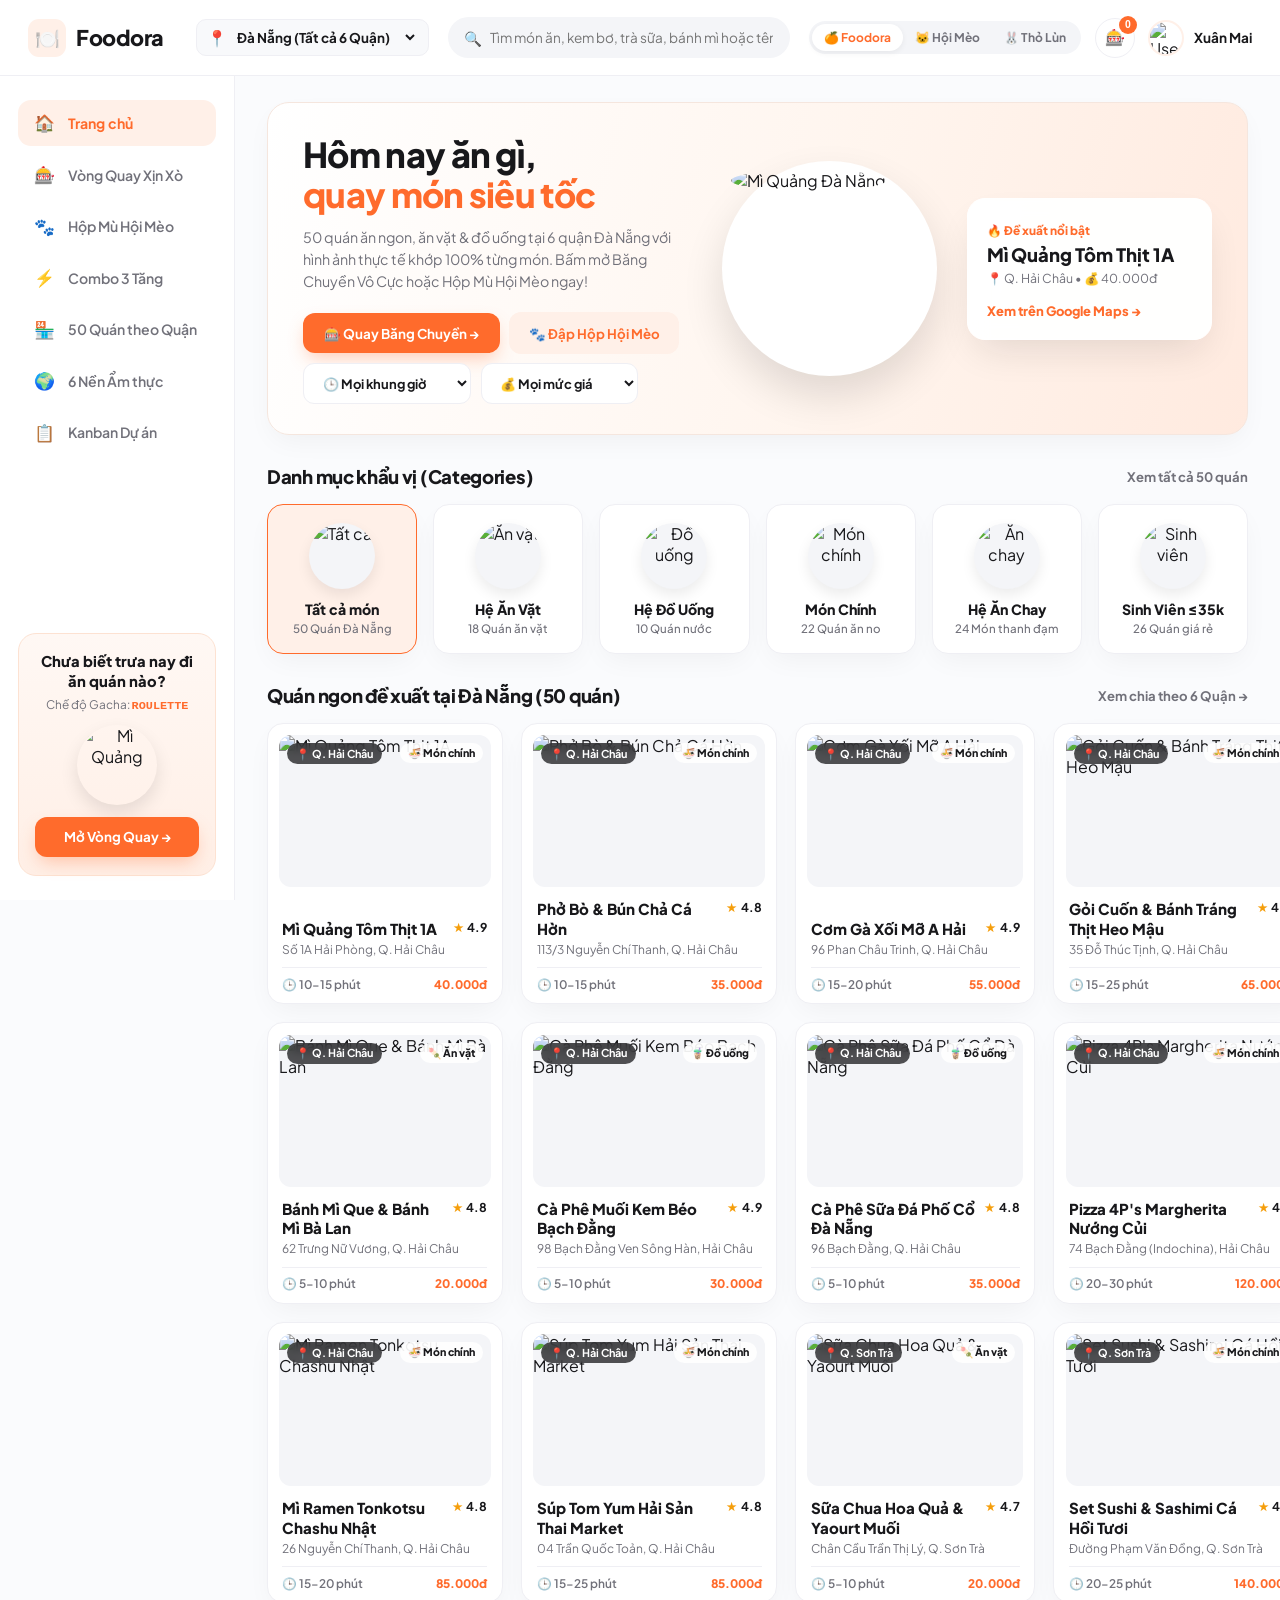
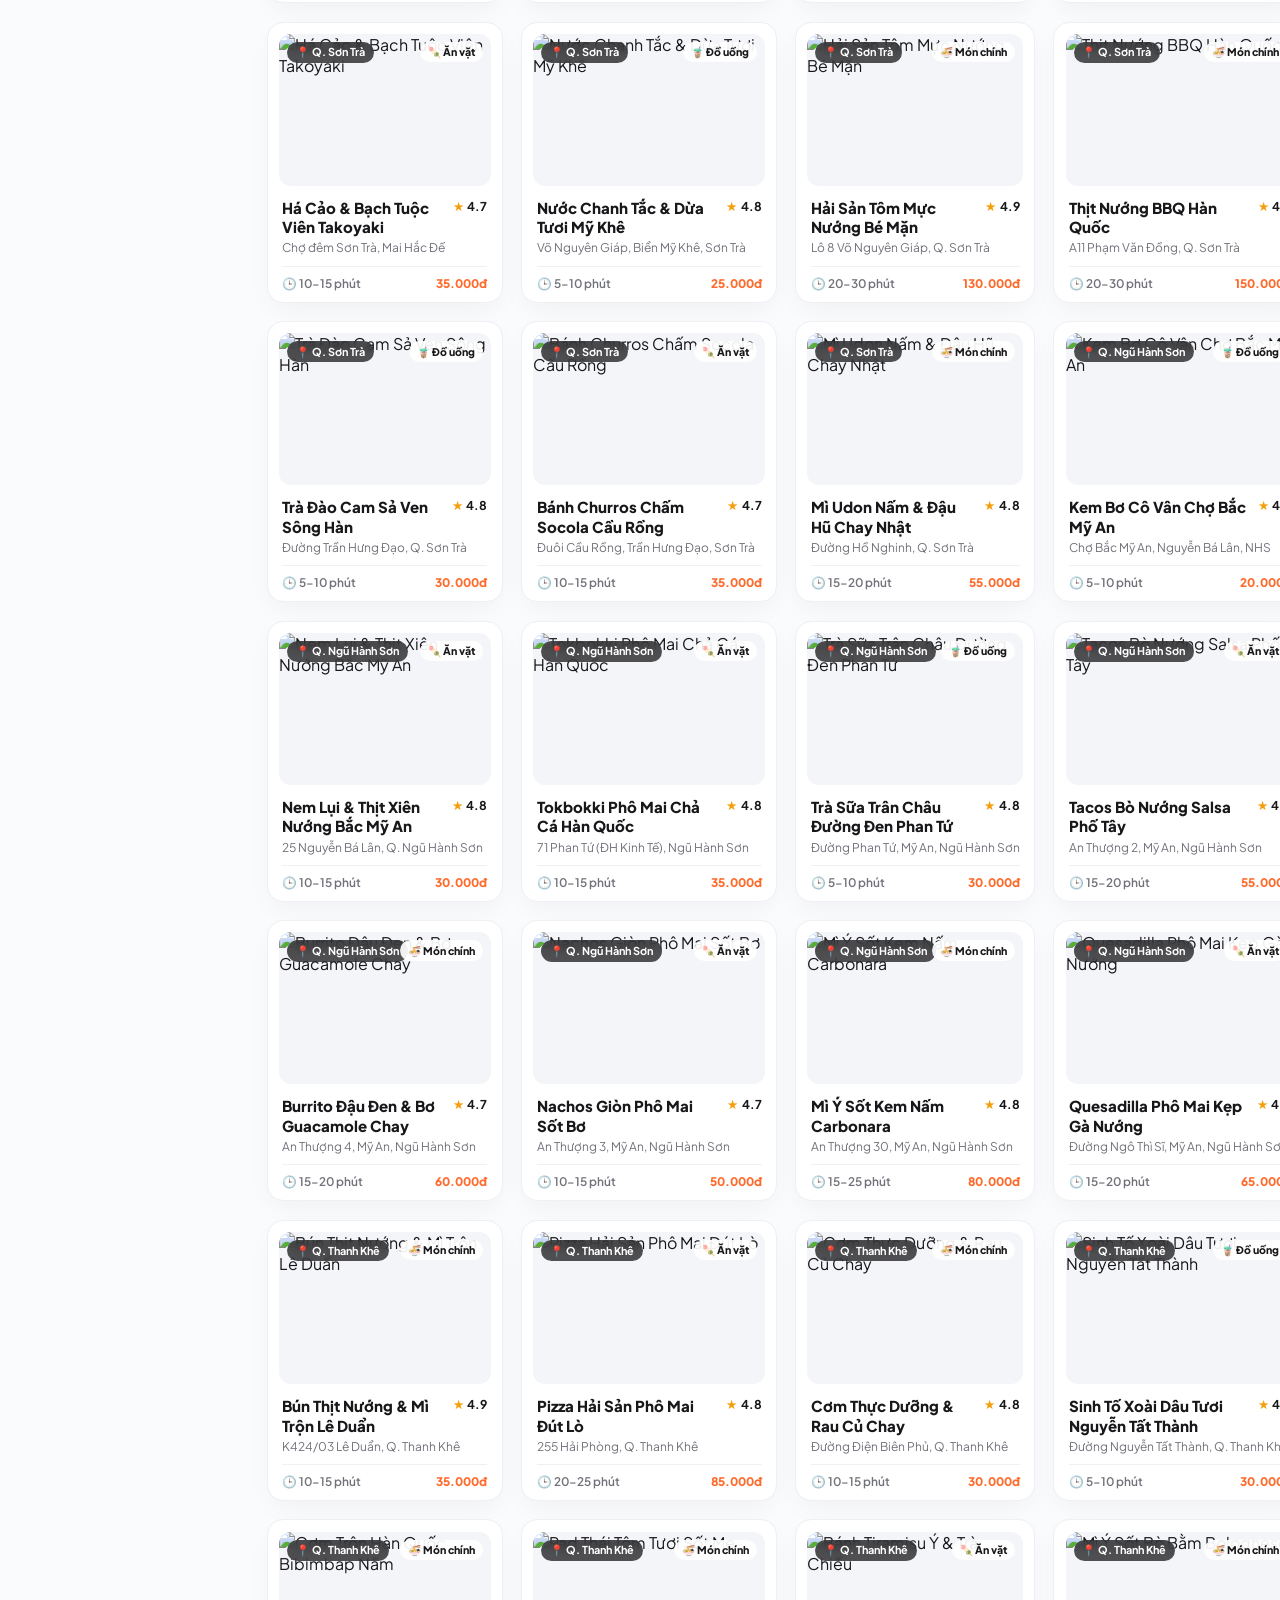
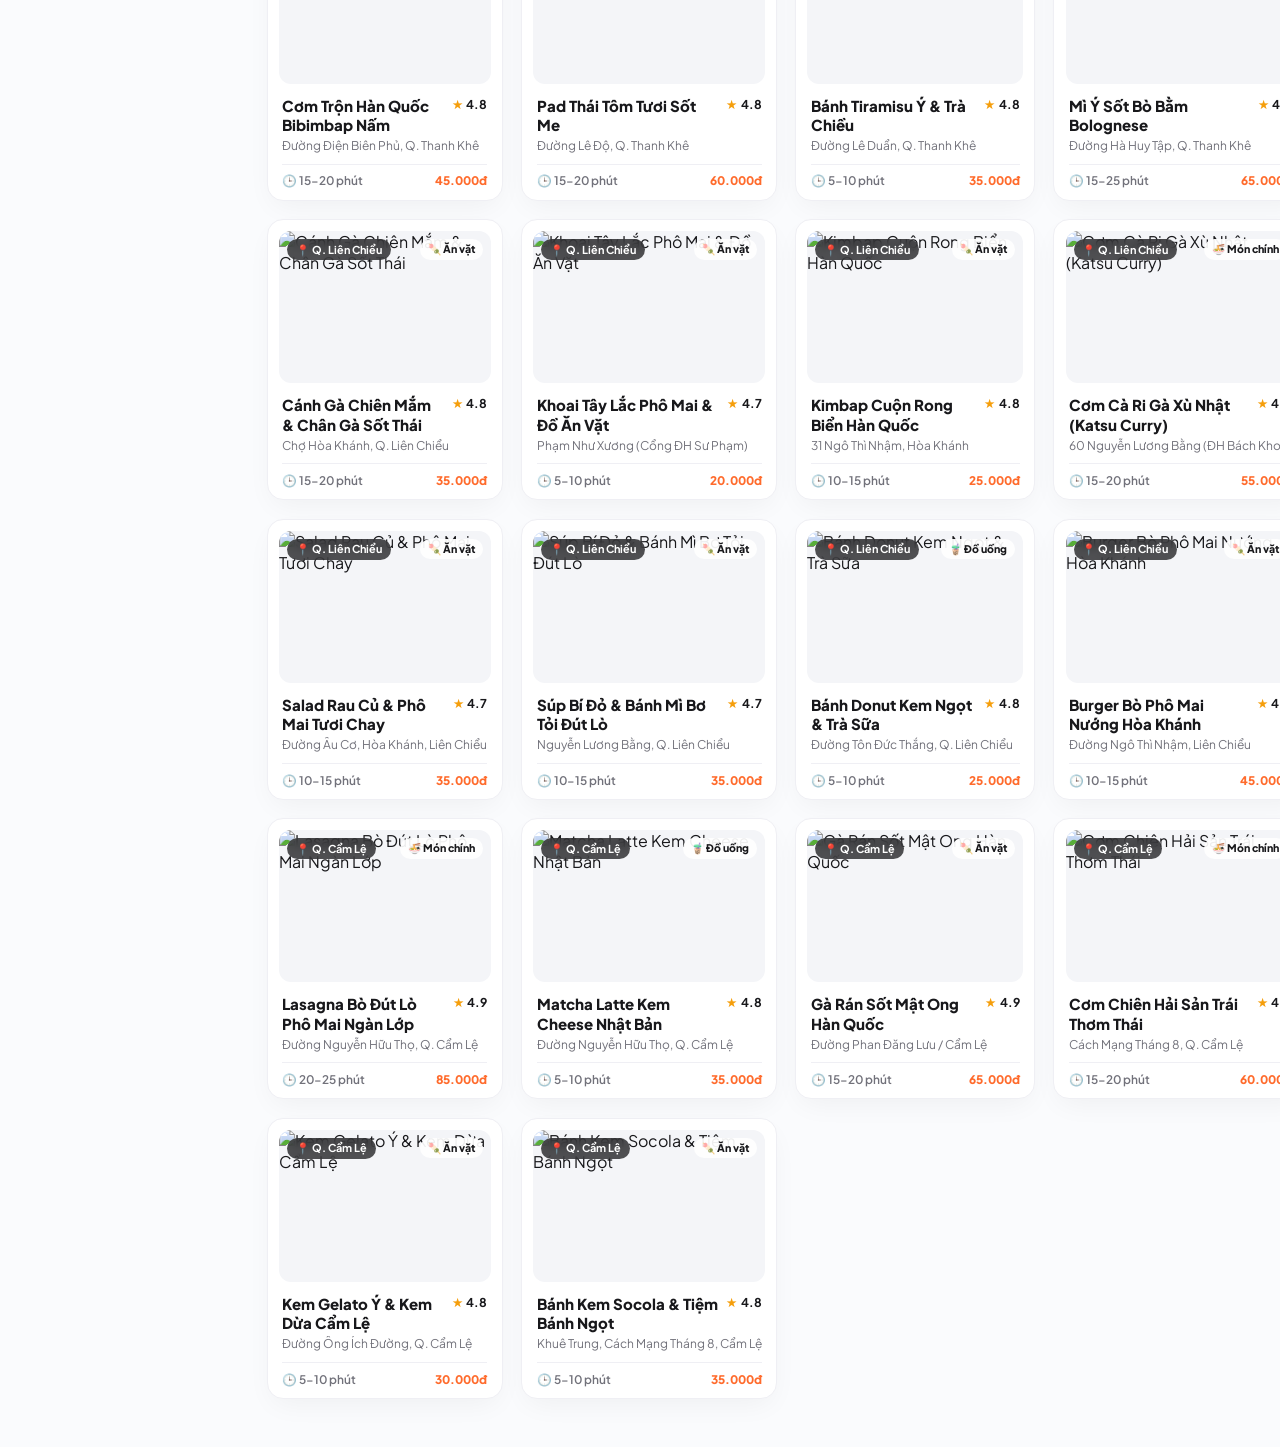
==== index.html @ de3f116e "Add Foodora food discovery website Co-authored-by: Copilot <223556219+Copilot@users.noreply.github.c" ====
<!DOCTYPE html>
<html lang="vi">
<head>
  <meta charset="UTF-8" />
  <meta name="viewport" content="width=device-width, initial-scale=1.0" />
  <title>Foodora Đà Nẵng — 50 Quán Chuẩn Ảnh & Siêu Vòng Quay</title>
  <link rel="preconnect" href="https://fonts.googleapis.com">
  <link rel="preconnect" href="https://fonts.gstatic.com" crossorigin>
  <link href="https://fonts.googleapis.com/css2?family=Plus+Jakarta+Sans:wght@400;500;600;700;800&display=swap" rel="stylesheet">
  <script src="https://cdn.jsdelivr.net/npm/canvas-confetti@1.6.0/dist/confetti.browser.min.js"></script>
  <link rel="stylesheet" href="assets/css/styles.css">
</head>
<body>

  <div class="app-shell">
    <!-- 1. TOP HEADER BAR -->
    <header class="topbar">
      <div class="topbar-left">
        <a class="brand-logo" onclick="switchView('home')">
          <div class="brand-icon" id="brandIcon">🍽️</div>
          <span class="brand-name" id="brandName">Foodora</span>
        </a>

        <div class="location-selector">
          <span style="color:var(--primary);">📍</span>
          <select id="headerDistrict" onchange="syncDistrict('header')" title="Chọn Quận tại Đà Nẵng">
            <option value="all">Đà Nẵng (Tất cả 6 Quận)</option>
            <option value="Hải Châu">Q. Hải Châu (10 quán)</option>
            <option value="Sơn Trà">Q. Sơn Trà (9 quán)</option>
            <option value="Ngũ Hành Sơn">Q. Ngũ Hành Sơn (9 quán)</option>
            <option value="Thanh Khê">Q. Thanh Khê (8 quán)</option>
            <option value="Liên Chiểu">Q. Liên Chiểu (8 quán)</option>
            <option value="Cẩm Lệ">Q. Cẩm Lệ (6 quán)</option>
          </select>
        </div>
      </div>

      <div class="search-box">
        <span class="search-icon">🔍</span>
        <input id="globalSearch" type="text" placeholder="Tìm món ăn, kem bơ, trà sữa, bánh mì hoặc tên đường..." oninput="handleGlobalSearch()" />
      </div>

      <div class="topbar-right">
        <div class="theme-switch-pills">
          <button class="theme-pill-btn active" data-t="default" onclick="setAppTheme('default')">🍊 Foodora</button>
          <button class="theme-pill-btn" data-t="hoi-meo" onclick="setAppTheme('hoi-meo')">🐱 Hội Mèo</button>
          <button class="theme-pill-btn" data-t="tho-lun" onclick="setAppTheme('tho-lun')">🐰 Thỏ Lùn</button>
        </div>

        <button class="icon-badge-btn" onclick="openRandomStudio('roulette')" title="Mở Phòng Quay Gacha">
          <span>🎰</span>
          <span class="badge-count" id="spinCountBadge">0</span>
        </button>

        <div class="user-profile">
          <img class="user-avatar" src="https://images.unsplash.com/photo-1534528741775-53994a69daeb?auto=format&fit=crop&w=120&q=80" alt="User" />
          <span class="user-name">Xuân Mai</span>
        </div>
      </div>
    </header>

    <!-- 2. BỐ CỤC SIDEBAR TRÁI + CONTENT PHẢI -->
    <div class="layout-body">

      <!-- SIDEBAR TRÁI -->
      <aside class="sidebar">
        <nav class="side-nav">
          <button class="side-link active" data-view="home" onclick="switchView('home')">
            <span class="s-icon">🏠</span><span>Trang chủ</span>
          </button>
          <button class="side-link" onclick="openRandomStudio('roulette')">
            <span class="s-icon">🎰</span><span>Vòng Quay Xịn Xò</span>
          </button>
          <button class="side-link" onclick="openRandomStudio('blindbox')">
            <span class="s-icon">🐾</span><span>Hộp Mù Hội Mèo</span>
          </button>
          <button class="side-link" onclick="openRandomStudio('combo')">
            <span class="s-icon">⚡</span><span>Combo 3 Tăng</span>
          </button>
          <button class="side-link" data-view="all" onclick="switchView('all')">
            <span class="s-icon">🏪</span><span>50 Quán theo Quận</span>
          </button>
          <button class="side-link" data-view="cuisines" onclick="switchView('cuisines')">
            <span class="s-icon">🌍</span><span>6 Nền Ẩm thực</span>
          </button>
          <button class="side-link" data-view="kanban" onclick="switchView('kanban')">
            <span class="s-icon">📋</span><span>Kanban Dự án</span>
          </button>
        </nav>

        <!-- Promo Card góc dưới Sidebar -->
        <div class="sidebar-promo">
          <h4>Chưa biết trưa nay đi ăn quán nào?</h4>
          <p>Chế độ Gacha: <code id="promoCodeLabel">ROULETTE</code></p>
          <img src="https://images.unsplash.com/photo-1555126634-323283e090fa?auto=format&fit=crop&w=200&q=80" alt="Mì Quảng" />
          <button class="btn-primary-pill" style="width:100%;" onclick="openRandomStudio('roulette')">
            Mở Vòng Quay &rarr;
          </button>
        </div>
      </aside>

      <!-- CONTENT CHÍNH BÊN PHẢI -->
      <main class="content-area">

        <!-- VIEW 1: TRANG CHỦ -->
        <section id="view-home" class="view-section active">

          <!-- HERO BANNER -->
          <div class="hero-banner">
            <div class="hero-text">
              <h1 id="heroHeadline">
                Hôm nay ăn gì,
                <span>quay món siêu tốc</span>
              </h1>
              <p>
                50 quán ăn ngon, ăn vặt & đồ uống tại 6 quận Đà Nẵng với hình ảnh thực tế khớp 100% từng món. Bấm mở Băng Chuyền Vô Cực hoặc Hộp Mù Hội Mèo ngay!
              </p>
              <div class="hero-actions">
                <button class="btn-primary-pill" onclick="openRandomStudio('roulette')">
                  🎰 Quay Băng Chuyền &rarr;
                </button>
                <button class="btn-soft-pill" onclick="openRandomStudio('blindbox')">
                  🐾 Đập Hộp Hội Mèo
                </button>
                <select id="mealSelect" class="filter-select" onchange="renderHome()">
                  <option value="all">🕒 Mọi khung giờ</option>
                  <option value="breakfast">🌅 Bữa sáng</option>
                  <option value="lunch">☀️ Bữa trưa</option>
                  <option value="dinner">🌆 Bữa tối</option>
                  <option value="latenight">🌙 Ăn khuya & Chill</option>
                </select>
                <select id="budgetSelect" class="filter-select" onchange="renderHome()">
                  <option value="999999">💰 Mọi mức giá</option>
                  <option value="35000">🪙 Dưới 35.000đ</option>
                  <option value="65000">💵 Dưới 65.000đ</option>
                </select>
              </div>
            </div>

            <!-- Đĩa thức ăn tròn ở giữa -->
            <div class="hero-plate-wrap" onclick="openRandomStudio('roulette')" title="Bấm để mở vòng quay">
              <div class="hero-plate-ring">
                <img id="heroPlateImg" class="hero-plate-img" src="https://images.unsplash.com/photo-1555126634-323283e090fa?auto=format&fit=crop&w=600&q=80" alt="Mì Quảng Đà Nẵng" />
              </div>
            </div>

            <!-- Thẻ nổi bên phải hiển thị món vừa trúng -->
            <div class="hero-deal-card">
              <div class="deal-tag" id="bannerDealTag">🔥 Đề xuất nổi bật</div>
              <div class="deal-title" id="bannerDealTitle">Mì Quảng Tôm Thịt 1A</div>
              <div class="deal-sub" id="bannerDealSub">📍 Q. Hải Châu • 💰 40.000đ</div>
              <a id="bannerDealLink" href="https://www.google.com/maps/search/?api=1&query=Mi+Quang+1A+Hai+Phong+Da+Nang" target="_blank" rel="noopener noreferrer" class="deal-link">
                Xem trên Google Maps &rarr;
              </a>
            </div>
          </div>

          <!-- CATEGORIES (6 HỆ KHẨU VỊ: ĐÃ ĐỔI THÀNH ĂN VẶT & ĐỒ UỐNG) -->
          <div class="section-head">
            <h2>Danh mục khẩu vị (Categories)</h2>
            <button class="view-all-btn" onclick="selectPersona('all')">Xem tất cả 50 quán</button>
          </div>

          <div class="categories-grid" id="categoriesGrid">
            <div class="cat-card active" data-p="all" onclick="selectPersona('all')">
              <div class="cat-thumb-wrap">
                <img src="https://images.unsplash.com/photo-1555126634-323283e090fa?auto=format&fit=crop&w=200&q=80" alt="Tất cả" />
              </div>
              <div class="cat-name">Tất cả món</div>
              <div class="cat-count">50 Quán Đà Nẵng</div>
            </div>

            <div class="cat-card" data-p="snack" onclick="selectPersona('snack')">
              <div class="cat-thumb-wrap">
                <img src="https://images.unsplash.com/photo-1635363638580-c2809d049eee?auto=format&fit=crop&w=200&q=80" alt="Ăn vặt" />
              </div>
              <div class="cat-name">Hệ Ăn Vặt</div>
              <div class="cat-count">18 Quán ăn vặt</div>
            </div>

            <div class="cat-card" data-p="drink" onclick="selectPersona('drink')">
              <div class="cat-thumb-wrap">
                <img src="https://images.unsplash.com/photo-1558857563-b371033873b8?auto=format&fit=crop&w=200&q=80" alt="Đồ uống" />
              </div>
              <div class="cat-name">Hệ Đồ Uống</div>
              <div class="cat-count">10 Quán nước</div>
            </div>

            <div class="cat-card" data-p="main" onclick="selectPersona('main')">
              <div class="cat-thumb-wrap">
                <img src="https://images.unsplash.com/photo-1598515214211-89d3c73ae83b?auto=format&fit=crop&w=200&q=80" alt="Món chính" />
              </div>
              <div class="cat-name">Món Chính</div>
              <div class="cat-count">22 Quán ăn no</div>
            </div>

            <div class="cat-card" data-p="vegetarian" onclick="selectPersona('vegetarian')">
              <div class="cat-thumb-wrap">
                <img src="https://images.unsplash.com/photo-1512621776951-a57141f2eefd?auto=format&fit=crop&w=200&q=80" alt="Ăn chay" />
              </div>
              <div class="cat-name">Hệ Ăn Chay</div>
              <div class="cat-count">24 Món thanh đạm</div>
            </div>

            <div class="cat-card" data-p="budget" onclick="selectPersona('budget')">
              <div class="cat-thumb-wrap">
                <img src="https://images.unsplash.com/photo-1509722747041-616f39b57569?auto=format&fit=crop&w=200&q=80" alt="Sinh viên" />
              </div>
              <div class="cat-name">Sinh Viên &le;35k</div>
              <div class="cat-count">26 Quán giá rẻ</div>
            </div>
          </div>

          <!-- POPULAR RESTAURANTS -->
          <div class="section-head">
            <h2 id="homeListTitle">Quán ngon đề xuất tại Đà Nẵng</h2>
            <button class="view-all-btn" onclick="switchView('all')">Xem chia theo 6 Quận &rarr;</button>
          </div>

          <div class="restaurant-grid" id="homeRestaurantGrid"></div>
        </section>

        <!-- VIEW 2: 50 QUÁN CHIA THEO 6 QUẬN -->
        <section id="view-all" class="view-section">
          <div style="display:flex; justify-content:space-between; align-items:center; flex-wrap:wrap; gap:0.75rem; background:#fff; padding:1.2rem 1.4rem; border-radius:18px; border:1px solid var(--border-light);">
            <div>
              <h2 style="font-size:1.3rem; font-weight:800;">50 Quán Ngon, Ăn Vặt & Đồ Uống Đà Nẵng (Chuẩn Ảnh 100%)</h2>
              <p style="font-size:0.82rem; color:var(--text-muted); margin-top:0.2rem;">Mỗi món có hình ảnh thực tế riêng biệt và địa chỉ chính xác tại 6 quận Đà Nẵng.</p>
            </div>
            <div style="display:flex; gap:0.6rem; flex-wrap:wrap;">
              <select id="catalogDistrict" class="filter-select" onchange="syncDistrict('catalog')">
                <option value="all">📍 Tất cả 6 Quận (50 quán)</option>
                <option value="Hải Châu">📍 Q. Hải Châu (10 quán)</option>
                <option value="Sơn Trà">📍 Q. Sơn Trà (9 quán)</option>
                <option value="Ngũ Hành Sơn">📍 Q. Ngũ Hành Sơn (9 quán)</option>
                <option value="Thanh Khê">📍 Q. Thanh Khê (8 quán)</option>
                <option value="Liên Chiểu">📍 Q. Liên Chiểu (8 quán)</option>
                <option value="Cẩm Lệ">📍 Q. Cẩm Lệ (6 quán)</option>
              </select>
              <select id="catalogType" class="filter-select" onchange="renderAllDistricts()">
                <option value="all">🍽️ Mọi phân loại</option>
                <option value="snack">🍡 Ăn vặt</option>
                <option value="drink">🧋 Đồ uống</option>
                <option value="main">🍜 Món chính</option>
                <option value="veg">🌱 Món chay</option>
              </select>
            </div>
          </div>

          <div id="allDistrictsContainer"></div>
        </section>

        <!-- VIEW 3: 6 NỀN ẨM THỰC -->
        <section id="view-cuisines" class="view-section">
          <div class="section-head" style="margin-top:0;">
            <h2>Khám phá theo 6 Nền Ẩm Thực</h2>
            <button class="btn-primary-pill" onclick="openRandomStudio('roulette')">🎰 Quay Ngẫu Nhiên</button>
          </div>
          <div class="categories-grid" id="cuisineCardsGrid" style="margin-bottom:1.8rem;"></div>
          <div class="restaurant-grid" id="cuisineDishesGrid"></div>
        </section>

        <!-- VIEW 4: KANBAN DỰ ÁN -->
        <section id="view-kanban" class="view-section">
          <h2 style="font-size:1.35rem; font-weight:800;">Bảng Quản Lý Tiến Độ Dự Án (Kanban)</h2>
          <p style="font-size:0.85rem; color:var(--text-muted); margin-top:0.2rem;">Bấm "Xong ✓" để chuyển hạng mục sang cột Đã hoàn thành.</p>
          <div class="kanban-board" id="kanbanBoard"></div>
        </section>

      </main>
    </div>
  </div>

  <!-- ==============================================================
       MODAL SIÊU VÒNG QUAY GACHA STUDIO (3 CHẾ ĐỘ XỊN XÒ)
       ============================================================== -->
  <div class="studio-backdrop" id="studioModal" onclick="if(event.target===this) closeRandomStudio()">
    <div class="studio-modal">
      <div class="studio-header">
        <div class="studio-tabs">
          <button class="studio-tab active" data-st="roulette" onclick="switchStudioTab('roulette')">
            🎰 Băng Chuyền Vô Cực
          </button>
          <button class="studio-tab" data-st="blindbox" onclick="switchStudioTab('blindbox')">
            🐾 Đập Hộp Mù Hội Mèo
          </button>
          <button class="studio-tab" data-st="combo" onclick="switchStudioTab('combo')">
            ⚡ Combo 3 Tăng Cùng Quận
          </button>
        </div>

        <div style="display:flex; align-items:center; gap:0.5rem;">
          <button id="soundToggleBtn" class="filter-select" onclick="toggleSound()" title="Bật/Tắt hiệu ứng âm thanh">
            🔊 Âm thanh: Bật
          </button>
          <button class="filter-select" onclick="closeRandomStudio()" style="font-weight:800;">✕ Đóng</button>
        </div>
      </div>

      <div class="studio-body">

        <!-- TAB 1: BĂNG CHUYỀN VÔ CỰC (CARD ROULETTE) -->
        <div id="st-panel-roulette" class="st-panel">
          <div style="display:flex; justify-content:space-between; align-items:center; flex-wrap:wrap; gap:0.5rem; margin-bottom:0.9rem;">
            <div>
              <h3 style="font-size:1.15rem; font-weight:800;">🎰 Băng Chuyền Khai Mở Món Ngon Đà Nẵng</h3>
              <p style="font-size:0.8rem; color:var(--text-muted);">Các thẻ quán ăn thực tế sẽ trượt tốc độ cao qua tia laser trung tâm.</p>
            </div>
            <button id="btnStartRoulette" class="btn-primary-pill" onclick="startCardRoulette()">
              ⚡ BẤM QUAY NGAY
            </button>
          </div>

          <!-- Sân khấu băng chuyền -->
          <div class="roulette-stage">
            <div class="roulette-pointer-top">▼ CHỐT ĐƠN ▼</div>
            <div class="roulette-pointer-line"></div>
            <div class="roulette-track" id="rouletteTrack"></div>
          </div>

          <!-- Khung hiển thị chi tiết món vừa trúng -->
          <div class="winner-reveal-box" id="rouletteWinnerBox">
            <div class="winner-left">
              <img id="rwImg" class="winner-thumb" src="https://images.unsplash.com/photo-1555126634-323283e090fa?auto=format&fit=crop&w=300&q=80" alt="Winner" />
              <div>
                <span id="rwBadge" style="font-size:0.72rem; font-weight:800; color:var(--primary); text-transform:uppercase;">📍 QUẬN HẢI CHÂU • ★ 4.9</span>
                <h4 id="rwName" style="font-size:1.18rem; font-weight:800; margin:2px 0;">Mì Quảng Tôm Thịt 1A</h4>
                <p id="rwSpot" style="font-size:0.8rem; color:var(--text-muted);">🏠 Địa chỉ: Số 1A Hải Phòng, Q. Hải Châu • 💰 40.000đ</p>
                <p id="rwQuote" style="font-size:0.77rem; font-weight:700; color:var(--primary); margin-top:4px;">🐾 Bấm "BẤM QUAY NGAY" để vũ trụ chọn quán cho bạn!</p>
              </div>
            </div>
            <div>
              <a id="rwMapBtn" href="https://www.google.com/maps/search/?api=1&query=Mi+Quang+1A+Hai+Phong+Da+Nang" target="_blank" rel="noopener noreferrer" class="btn-primary-pill" style="text-decoration:none;">
                📍 Chỉ đường Google Maps &rarr;
              </a>
            </div>
          </div>
        </div>

        <!-- TAB 2: ĐẬP HỘP MÙ HỘI MÈO & THỎ LÙN (BLINDBOX GACHA) -->
        <div id="st-panel-blindbox" class="st-panel" style="display:none;">
          <div style="text-align:center; margin-bottom:1rem;">
            <h3 style="font-size:1.2rem; font-weight:800;">🐾 Khui Túi Mù Hội Mèo & Thỏ Lùn Đà Nẵng</h3>
            <p style="font-size:0.82rem; color:var(--text-muted);">Bấm chọn 1 trong 4 chiếc hộp dưới đây để đập hộp nhận quẻ món ăn và lời phán của Boss Mèo!</p>
          </div>

          <div class="blindbox-grid">
            <div class="bbox-card" id="bbox-main" onclick="openBlindBox('main', 'bbox-main')">
              <span class="bbox-emoji">🐱</span>
              <div class="bbox-title">Hộp Mèo Cam</div>
              <div class="bbox-sub">Chuyên Món Chính Ăn No</div>
            </div>
            <div class="bbox-card" id="bbox-snack" onclick="openBlindBox('snack', 'bbox-snack')">
              <span class="bbox-emoji">😼</span>
              <div class="bbox-title">Hộp Mèo Mướp</div>
              <div class="bbox-sub">Chuyên Hệ Ăn Vặt</div>
            </div>
            <div class="bbox-card" id="bbox-drink" onclick="openBlindBox('drink', 'bbox-drink')">
              <span class="bbox-emoji">🧋</span>
              <div class="bbox-title">Hộp Mèo Trắng</div>
              <div class="bbox-sub">Chuyên Trà Sữa & Cafe</div>
            </div>
            <div class="bbox-card" id="bbox-all" onclick="openBlindBox('all', 'bbox-all')">
              <span class="bbox-emoji">🐰</span>
              <div class="bbox-title">Túi Mù Thỏ Lùn</div>
              <div class="bbox-sub">Random Bất Ngờ 50 Quán</div>
            </div>
          </div>

          <div class="winner-reveal-box" id="bboxWinnerBox" style="display:none;">
            <div class="winner-left">
              <img id="bbImg" class="winner-thumb" src="" alt="Blindbox Winner" />
              <div>
                <span id="bbBadge" style="font-size:0.72rem; font-weight:800; color:var(--primary);"></span>
                <h4 id="bbName" style="font-size:1.18rem; font-weight:800; margin:2px 0;"></h4>
                <p id="bbSpot" style="font-size:0.8rem; color:var(--text-muted);"></p>
                <p id="bbQuote" style="font-size:0.78rem; font-weight:700; color:var(--primary); margin-top:4px;"></p>
              </div>
            </div>
            <a id="bbMapBtn" href="#" target="_blank" rel="noopener noreferrer" class="btn-primary-pill" style="text-decoration:none;">
              📍 Mở Google Maps &rarr;
            </a>
          </div>
        </div>

        <!-- TAB 3: QUAY COMBO 3 TĂNG CÙNG QUẬN -->
        <div id="st-panel-combo" class="st-panel" style="display:none;">
          <div style="display:flex; justify-content:space-between; align-items:center; flex-wrap:wrap; gap:0.6rem;">
            <div>
              <h3 style="font-size:1.15rem; font-weight:800;">⚡ Máy Ghép Lịch Trình 3 Tăng (Cùng 1 Quận Đà Nẵng)</h3>
              <p style="font-size:0.8rem; color:var(--text-muted);" id="comboSummaryText">Tự động chọn 1 Món Chính + 1 Ăn Vặt + 1 Đồ Uống gần nhau để đi ăn liền mạch!</p>
            </div>
            <button class="btn-primary-pill" onclick="spinCombo3Tang()">🎲 Quay Lịch Trình 3 Tăng</button>
          </div>

          <div class="combo-3-grid" id="combo3Grid"></div>
        </div>

      </div>
    </div>
  </div>

  <!-- BOTTOM NAV CHO ĐIỆN THOẠI -->
  <nav class="mobile-bottom-nav">
    <button class="mob-tab active" data-view="home" onclick="switchView('home')">
      <span>🏠</span><span>Home</span>
    </button>
    <button class="mob-tab" onclick="openRandomStudio('roulette')">
      <span>🎰</span><span>Quay Món</span>
    </button>
    <button class="mob-tab" data-view="all" onclick="switchView('all')">
      <span>🏪</span><span>50 Quán</span>
    </button>
    <button class="mob-tab" data-view="cuisines" onclick="switchView('cuisines')">
      <span>🌍</span><span>Ẩm thực</span>
    </button>
  </nav>

  <script src="assets/js/app.js" defer></script>
</body>
</html>
---- assets/css/styles.css ----
:root {
      --bg-outer: #F3F4F8;
      --bg-app: #FAFBFD;
      --bg-card: #FFFFFF;
      --primary: #FF6B2C;
      --primary-hover: #E8581B;
      --primary-soft: #FFF0E8;
      --primary-glow: rgba(255, 107, 44, 0.35);
      --text-dark: #18181B;
      --text-muted: #71717A;
      --border-light: #EFEFF4;
      --star-yellow: #F59E0B;
      --shadow-card: 0 10px 28px -6px rgba(24, 24, 27, 0.05);
      --shadow-float: 0 18px 38px -10px rgba(24, 24, 27, 0.12);
      --radius-lg: 22px;
      --radius-md: 16px;
    }

    body.theme-hoi-meo {
      --primary: #FF5C8A;
      --primary-hover: #E04370;
      --primary-soft: #FFF0F5;
      --primary-glow: rgba(255, 92, 138, 0.35);
    }
    body.theme-tho-lun {
      --primary: #8B5CF6;
      --primary-hover: #7C3AED;
      --primary-soft: #F3E8FF;
      --primary-glow: rgba(139, 92, 246, 0.35);
    }

    * {
      box-sizing: border-box;
      margin: 0;
      padding: 0;
    }

    body {
      font-family: 'Plus Jakarta Sans', -apple-system, BlinkMacSystemFont, sans-serif;
      background-color: var(--bg-outer);
      color: var(--text-dark);
      min-height: 100vh;
      -webkit-font-smoothing: antialiased;
    }

    .app-shell {
      max-width: 1420px;
      margin: 0 auto;
      background: var(--bg-app);
      min-height: 100vh;
      display: flex;
      flex-direction: column;
      box-shadow: 0 0 50px rgba(0,0,0,0.03);
    }

    /* 1. TOP HEADER */
    .topbar {
      height: 76px;
      background: var(--bg-card);
      border-bottom: 1px solid var(--border-light);
      padding: 0 1.75rem;
      display: flex;
      align-items: center;
      justify-content: space-between;
      gap: 1.2rem;
      position: sticky;
      top: 0;
      z-index: 100;
    }

    .topbar-left {
      display: flex;
      align-items: center;
      gap: 2rem;
    }

    .brand-logo {
      display: flex;
      align-items: center;
      gap: 0.65rem;
      cursor: pointer;
      text-decoration: none;
    }
    .brand-icon {
      width: 38px;
      height: 38px;
      border-radius: 11px;
      background: var(--primary-soft);
      color: var(--primary);
      display: flex;
      align-items: center;
      justify-content: center;
      font-size: 1.25rem;
      font-weight: 800;
    }
    .brand-name {
      font-size: 1.35rem;
      font-weight: 800;
      color: var(--text-dark);
      letter-spacing: -0.5px;
    }

    .location-selector {
      display: flex;
      align-items: center;
      gap: 0.35rem;
      padding: 0.45rem 0.65rem;
      border-radius: 10px;
      background: #F8F9FB;
      border: 1px solid var(--border-light);
    }
    .location-selector select {
      border: none;
      background: transparent;
      font-family: inherit;
      font-weight: 700;
      font-size: 0.84rem;
      color: var(--text-dark);
      cursor: pointer;
      outline: none;
    }

    .search-box {
      flex: 1;
      max-width: 450px;
      position: relative;
    }
    .search-box input {
      width: 100%;
      background: #F4F5F8;
      border: 1px solid transparent;
      padding: 0.7rem 1rem 0.7rem 2.55rem;
      border-radius: 999px;
      font-family: inherit;
      font-size: 0.85rem;
      color: var(--text-dark);
      transition: all 0.2s;
      outline: none;
    }
    .search-box input:focus {
      background: #FFFFFF;
      border-color: var(--primary);
      box-shadow: 0 0 0 3px var(--primary-soft);
    }
    .search-icon {
      position: absolute;
      left: 0.95rem;
      top: 50%;
      transform: translateY(-50%);
      color: var(--text-muted);
      font-size: 0.9rem;
      pointer-events: none;
    }

    .topbar-right {
      display: flex;
      align-items: center;
      gap: 0.85rem;
    }

    .theme-switch-pills {
      display: flex;
      background: #F4F5F8;
      padding: 3px;
      border-radius: 999px;
    }
    .theme-pill-btn {
      border: none;
      background: transparent;
      padding: 0.35rem 0.75rem;
      border-radius: 999px;
      font-family: inherit;
      font-size: 0.75rem;
      font-weight: 700;
      color: var(--text-muted);
      cursor: pointer;
      transition: all 0.2s;
    }
    .theme-pill-btn.active {
      background: #FFFFFF;
      color: var(--primary);
      box-shadow: 0 2px 6px rgba(0,0,0,0.06);
    }

    .icon-badge-btn {
      position: relative;
      width: 40px;
      height: 40px;
      border-radius: 50%;
      border: 1px solid var(--border-light);
      background: #FFFFFF;
      display: flex;
      align-items: center;
      justify-content: center;
      cursor: pointer;
      font-size: 1rem;
      transition: transform 0.15s;
    }
    .icon-badge-btn:hover {
      transform: scale(1.06);
      border-color: var(--primary);
    }
    .badge-count {
      position: absolute;
      top: -3px;
      right: -3px;
      background: var(--primary);
      color: #fff;
      font-size: 0.65rem;
      font-weight: 800;
      width: 18px;
      height: 18px;
      border-radius: 50%;
      display: flex;
      align-items: center;
      justify-content: center;
    }

    .user-profile {
      display: flex;
      align-items: center;
      gap: 0.6rem;
    }
    .user-avatar {
      width: 36px;
      height: 36px;
      border-radius: 50%;
      object-fit: cover;
      border: 2px solid var(--primary-soft);
    }
    .user-name {
      font-size: 0.85rem;
      font-weight: 700;
    }

    /* 2. BỐ CỤC 2 CỘT: SIDEBAR + CONTENT */
    .layout-body {
      display: grid;
      grid-template-columns: 235px 1fr;
      flex: 1;
    }

    .sidebar {
      background: var(--bg-card);
      border-right: 1px solid var(--border-light);
      padding: 1.5rem 1.1rem;
      display: flex;
      flex-direction: column;
      justify-content: space-between;
      position: sticky;
      top: 76px;
      height: calc(100vh - 76px);
    }

    .side-nav {
      display: flex;
      flex-direction: column;
      gap: 0.35rem;
    }

    .side-link {
      display: flex;
      align-items: center;
      gap: 0.8rem;
      padding: 0.78rem 1rem;
      border-radius: 13px;
      border: none;
      background: transparent;
      color: var(--text-muted);
      font-family: inherit;
      font-size: 0.88rem;
      font-weight: 600;
      cursor: pointer;
      text-align: left;
      transition: all 0.18s;
    }
    .side-link:hover {
      background: #F8F9FB;
      color: var(--text-dark);
    }
    .side-link.active {
      background: var(--primary-soft);
      color: var(--primary);
      font-weight: 700;
    }
    .side-link .s-icon {
      font-size: 1.05rem;
      width: 22px;
      text-align: center;
    }

    .sidebar-promo {
      background: linear-gradient(180deg, #FFF8F4 0%, #FFEFE6 100%);
      border: 1px solid #FDE2D2;
      border-radius: 18px;
      padding: 1.15rem 1rem;
      text-align: center;
      margin-top: 1rem;
    }
    body.theme-hoi-meo .sidebar-promo {
      background: linear-gradient(180deg, #FFF5F8 0%, #FFE8F0 100%);
      border-color: #FBCFE8;
    }
    .sidebar-promo h4 {
      font-size: 0.92rem;
      font-weight: 800;
      line-height: 1.35;
    }
    .sidebar-promo p {
      font-size: 0.74rem;
      color: var(--text-muted);
      margin: 0.35rem 0 0.75rem;
    }
    .sidebar-promo code {
      color: var(--primary);
      font-weight: 800;
    }
    .sidebar-promo img {
      width: 80px;
      height: 80px;
      object-fit: cover;
      border-radius: 50%;
      margin: 0 auto 0.75rem;
      display: block;
      box-shadow: 0 8px 18px rgba(0,0,0,0.1);
    }

    .btn-primary-pill {
      background: var(--primary);
      color: #FFFFFF;
      border: none;
      padding: 0.7rem 1.3rem;
      border-radius: 12px;
      font-family: inherit;
      font-size: 0.84rem;
      font-weight: 700;
      cursor: pointer;
      display: inline-flex;
      align-items: center;
      justify-content: center;
      gap: 0.45rem;
      box-shadow: 0 8px 18px -4px var(--primary-glow);
      transition: transform 0.15s, background 0.2s;
    }
    .btn-primary-pill:hover {
      background: var(--primary-hover);
      transform: translateY(-1px);
    }

    .btn-soft-pill {
      background: var(--primary-soft);
      color: var(--primary);
      border: 1px solid transparent;
      padding: 0.7rem 1.15rem;
      border-radius: 12px;
      font-family: inherit;
      font-size: 0.83rem;
      font-weight: 700;
      cursor: pointer;
      transition: all 0.2s;
    }
    .btn-soft-pill:hover {
      border-color: var(--primary);
    }

    /* 3. NỘI DUNG CHÍNH */
    .content-area {
      padding: 1.65rem 2rem 3rem;
      overflow-x: hidden;
    }

    .view-section {
      display: none;
      animation: fadeIn 0.25s ease;
    }
    .view-section.active {
      display: block;
    }
    @keyframes fadeIn {
      from { opacity: 0; transform: translateY(6px); }
      to { opacity: 1; transform: translateY(0); }
    }

    /* HERO BANNER */
    .hero-banner {
      background: linear-gradient(105deg, #FFFFFF 0%, #FFF5EE 58%, #FFEADF 100%);
      border: 1px solid #F5E6DE;
      border-radius: var(--radius-lg);
      padding: 1.9rem 2.2rem;
      display: grid;
      grid-template-columns: 1.2fr 230px 245px;
      align-items: center;
      gap: 1.4rem;
      box-shadow: var(--shadow-card);
      position: relative;
    }
    body.theme-hoi-meo .hero-banner {
      background: linear-gradient(105deg, #FFFFFF 0%, #FFF2F6 58%, #FFE4EE 100%);
      border-color: #F8D8E4;
    }
    body.theme-tho-lun .hero-banner {
      background: linear-gradient(105deg, #FFFFFF 0%, #F6F2FF 58%, #EDE4FF 100%);
      border-color: #E4D4F8;
    }

    .hero-text h1 {
      font-size: 2.15rem;
      font-weight: 800;
      line-height: 1.18;
      letter-spacing: -0.7px;
    }
    .hero-text h1 span {
      color: var(--primary);
      display: block;
    }
    .hero-text p {
      color: var(--text-muted);
      font-size: 0.89rem;
      line-height: 1.55;
      margin: 0.7rem 0 1.25rem;
      max-width: 410px;
    }

    .hero-actions {
      display: flex;
      align-items: center;
      gap: 0.6rem;
      flex-wrap: wrap;
    }

    .filter-select {
      padding: 0.65rem 0.9rem;
      border-radius: 11px;
      border: 1px solid var(--border-light);
      background: #FFFFFF;
      font-family: inherit;
      font-size: 0.81rem;
      font-weight: 700;
      color: var(--text-dark);
      cursor: pointer;
    }

    .hero-plate-wrap {
      display: flex;
      align-items: center;
      justify-content: center;
    }
    .hero-plate-ring {
      width: 215px;
      height: 215px;
      border-radius: 50%;
      padding: 9px;
      background: #FFFFFF;
      box-shadow: 0 20px 42px rgba(0, 0, 0, 0.12);
      cursor: pointer;
      transition: transform 0.3s ease;
    }
    .hero-plate-ring:hover {
      transform: scale(1.04) rotate(6deg);
    }
    .hero-plate-img {
      width: 100%;
      height: 100%;
      border-radius: 50%;
      object-fit: cover;
    }

    .hero-deal-card {
      background: rgba(255, 255, 255, 0.96);
      backdrop-filter: blur(10px);
      border-radius: 18px;
      padding: 1.2rem;
      box-shadow: var(--shadow-float);
      border: 1px solid #FFFFFF;
    }
    .deal-tag {
      display: inline-flex;
      align-items: center;
      gap: 0.3rem;
      font-size: 0.74rem;
      font-weight: 800;
      color: var(--primary);
      margin-bottom: 0.3rem;
    }
    .deal-title {
      font-size: 1.15rem;
      font-weight: 800;
      line-height: 1.28;
      margin-bottom: 0.25rem;
    }
    .deal-sub {
      font-size: 0.77rem;
      color: var(--text-muted);
      margin-bottom: 0.8rem;
    }
    .deal-link {
      font-size: 0.81rem;
      font-weight: 800;
      color: var(--primary);
      text-decoration: none;
      display: inline-flex;
      align-items: center;
      gap: 0.3rem;
    }

    /* CATEGORIES ROW */
    .section-head {
      display: flex;
      align-items: center;
      justify-content: space-between;
      margin: 1.85rem 0 1rem;
    }
    .section-head h2 {
      font-size: 1.16rem;
      font-weight: 800;
      letter-spacing: -0.3px;
    }
    .view-all-btn {
      border: none;
      background: transparent;
      color: var(--text-muted);
      font-family: inherit;
      font-size: 0.82rem;
      font-weight: 700;
      cursor: pointer;
    }
    .view-all-btn:hover {
      color: var(--primary);
    }

    .categories-grid {
      display: grid;
      grid-template-columns: repeat(6, 1fr);
      gap: 1rem;
    }

    .cat-card {
      background: var(--bg-card);
      border: 1.5px solid var(--border-light);
      border-radius: var(--radius-md);
      padding: 1.1rem 0.7rem;
      text-align: center;
      cursor: pointer;
      box-shadow: var(--shadow-card);
      transition: all 0.2s ease;
    }
    .cat-card:hover {
      transform: translateY(-3px);
      border-color: #FFD2BD;
    }
    .cat-card.active {
      border-color: var(--primary);
      background: var(--primary-soft);
    }

    .cat-thumb-wrap {
      width: 66px;
      height: 66px;
      border-radius: 50%;
      margin: 0 auto 0.7rem;
      overflow: hidden;
      background: #F4F5F8;
      box-shadow: 0 6px 14px rgba(0,0,0,0.08);
    }
    .cat-thumb-wrap img {
      width: 100%;
      height: 100%;
      object-fit: cover;
    }
    .cat-name {
      font-size: 0.88rem;
      font-weight: 800;
      margin-bottom: 0.18rem;
    }
    .cat-count {
      font-size: 0.72rem;
      color: var(--text-muted);
      font-weight: 500;
    }

    /* RESTAURANT CARDS GRID */
    .restaurant-grid {
      display: grid;
      grid-template-columns: repeat(4, 1fr);
      gap: 1.15rem;
    }

    .rest-card {
      background: var(--bg-card);
      border: 1px solid var(--border-light);
      border-radius: var(--radius-md);
      padding: 0.7rem;
      box-shadow: var(--shadow-card);
      transition: transform 0.2s ease, box-shadow 0.2s ease;
      display: flex;
      flex-direction: column;
      justify-content: space-between;
      cursor: pointer;
    }
    .rest-card:hover {
      transform: translateY(-4px);
      box-shadow: var(--shadow-float);
    }

    .rest-img-wrap {
      width: 100%;
      height: 152px;
      border-radius: 12px;
      overflow: hidden;
      position: relative;
      background: #F4F5F8;
      margin-bottom: 0.75rem;
    }
    .rest-img {
      width: 100%;
      height: 100%;
      object-fit: cover;
      transition: transform 0.35s ease;
    }
    .rest-card:hover .rest-img {
      transform: scale(1.05);
    }

    .rest-badge-top {
      position: absolute;
      top: 8px;
      left: 8px;
      background: rgba(24, 24, 27, 0.75);
      backdrop-filter: blur(4px);
      color: #fff;
      font-size: 0.68rem;
      font-weight: 700;
      padding: 0.22rem 0.55rem;
      border-radius: 999px;
    }
    .rest-tag-right {
      position: absolute;
      top: 8px;
      right: 8px;
      background: rgba(255, 255, 255, 0.92);
      color: var(--text-dark);
      font-size: 0.66rem;
      font-weight: 800;
      padding: 0.2rem 0.5rem;
      border-radius: 999px;
    }

    .rest-info {
      padding: 0 0.2rem;
    }
    .rest-title-row {
      display: flex;
      align-items: flex-start;
      justify-content: space-between;
      gap: 0.4rem;
      margin-bottom: 0.22rem;
    }
    .rest-name {
      font-size: 0.94rem;
      font-weight: 800;
      line-height: 1.3;
    }
    .rest-rating {
      display: inline-flex;
      align-items: center;
      gap: 0.2rem;
      font-size: 0.76rem;
      font-weight: 700;
      white-space: nowrap;
    }
    .rest-rating .star {
      color: var(--star-yellow);
    }
    .rest-sub {
      font-size: 0.75rem;
      color: var(--text-muted);
      margin-bottom: 0.65rem;
      white-space: nowrap;
      overflow: hidden;
      text-overflow: ellipsis;
    }
    .rest-meta {
      display: flex;
      align-items: center;
      justify-content: space-between;
      padding-top: 0.55rem;
      border-top: 1px solid var(--border-light);
      font-size: 0.74rem;
      color: var(--text-muted);
      font-weight: 600;
    }
    .rest-price {
      color: var(--primary);
      font-weight: 800;
    }

    .district-banner {
      background: var(--bg-card);
      border: 1px solid var(--border-light);
      border-left: 4px solid var(--primary);
      border-radius: 14px;
      padding: 0.85rem 1.15rem;
      margin: 1.75rem 0 1rem;
      display: flex;
      align-items: center;
      justify-content: space-between;
    }

    /* ==============================================================
       4. SIÊU VÒNG QUAY GACHA STUDIO MODAL (3 CHẾ ĐỘ XỊN XÒ)
       ============================================================== */
    .studio-backdrop {
      position: fixed;
      inset: 0;
      background: rgba(15, 23, 42, 0.68);
      backdrop-filter: blur(8px);
      z-index: 350;
      display: none;
      align-items: center;
      justify-content: center;
      padding: 1rem;
    }
    .studio-backdrop.open {
      display: flex;
    }

    .studio-modal {
      background: #FFFFFF;
      max-width: 880px;
      width: 100%;
      border-radius: 26px;
      overflow: hidden;
      box-shadow: 0 30px 70px rgba(0,0,0,0.35);
      animation: popIn 0.26s cubic-bezier(0.16, 1, 0.3, 1);
      max-height: 92vh;
      display: flex;
      flex-direction: column;
    }
    @keyframes popIn {
      from { opacity: 0; transform: scale(0.93) translateY(12px); }
      to { opacity: 1; transform: scale(1) translateY(0); }
    }

    .studio-header {
      padding: 1.15rem 1.5rem;
      border-bottom: 1px solid var(--border-light);
      display: flex;
      align-items: center;
      justify-content: space-between;
      gap: 0.75rem;
      flex-wrap: wrap;
      background: #FAFBFD;
    }

    .studio-tabs {
      display: flex;
      gap: 0.4rem;
      background: #EFEFF4;
      padding: 4px;
      border-radius: 13px;
      flex-wrap: wrap;
    }
    .studio-tab {
      border: none;
      background: transparent;
      padding: 0.48rem 0.95rem;
      border-radius: 10px;
      font-family: inherit;
      font-size: 0.8rem;
      font-weight: 700;
      color: var(--text-muted);
      cursor: pointer;
      transition: all 0.2s;
    }
    .studio-tab.active {
      background: #FFFFFF;
      color: var(--primary);
      box-shadow: 0 2px 8px rgba(0,0,0,0.06);
    }

    .studio-body {
      padding: 1.5rem;
      overflow-y: auto;
    }

    /* CHẾ ĐỘ 1: BĂNG CHUYỀN VÔ CỰC (CS:GO / CASE OPENING CARD ROULETTE) */
    .roulette-stage {
      position: relative;
      background: #18181B;
      border-radius: 20px;
      padding: 1.35rem 0;
      overflow: hidden;
      box-shadow: inset 0 10px 28px rgba(0,0,0,0.55);
      border: 3px solid #27272A;
    }

    /* Kim chỉ trung tâm phát sáng */
    .roulette-pointer-line {
      position: absolute;
      top: 0;
      bottom: 0;
      left: 50%;
      width: 4px;
      transform: translateX(-50%);
      background: var(--primary);
      z-index: 20;
      box-shadow: 0 0 16px var(--primary), 0 0 30px var(--primary);
      pointer-events: none;
    }
    .roulette-pointer-top {
      position: absolute;
      top: 0;
      left: 50%;
      transform: translateX(-50%);
      background: var(--primary);
      color: #fff;
      font-size: 0.65rem;
      font-weight: 800;
      padding: 2px 10px;
      border-radius: 0 0 8px 8px;
      z-index: 21;
      letter-spacing: 0.5px;
    }

    /* Làm mờ 2 cạnh trái phải của băng chuyền */
    .roulette-stage::before,
    .roulette-stage::after {
      content: "";
      position: absolute;
      top: 0;
      bottom: 0;
      width: 85px;
      z-index: 15;
      pointer-events: none;
    }
    .roulette-stage::before {
      left: 0;
      background: linear-gradient(90deg, #18181B 15%, transparent 100%);
    }
    .roulette-stage::after {
      right: 0;
      background: linear-gradient(-90deg, #18181B 15%, transparent 100%);
    }

    .roulette-track {
      display: flex;
      gap: 12px;
      will-change: transform;
      padding-left: calc(50% - 85px);
    }

    .r-slot-card {
      width: 170px;
      min-width: 170px;
      background: #FFFFFF;
      border-radius: 14px;
      overflow: hidden;
      border: 2px solid transparent;
      box-shadow: 0 8px 20px rgba(0,0,0,0.25);
      transition: transform 0.25s, border-color 0.25s;
      flex-shrink: 0;
    }
    .r-slot-card.winner-glow {
      border-color: var(--primary);
      transform: scale(1.05);
      box-shadow: 0 0 28px var(--primary);
    }
    .r-slot-img {
      width: 100%;
      height: 104px;
      object-fit: cover;
    }
    .r-slot-body {
      padding: 0.55rem 0.65rem;
      text-align: left;
    }
    .r-slot-dist {
      font-size: 0.64rem;
      font-weight: 800;
      color: var(--primary);
      text-transform: uppercase;
    }
    .r-slot-name {
      font-size: 0.8rem;
      font-weight: 800;
      color: var(--text-dark);
      white-space: nowrap;
      overflow: hidden;
      text-overflow: ellipsis;
      margin: 2px 0;
    }
    .r-slot-price {
      font-size: 0.74rem;
      font-weight: 700;
      color: var(--text-muted);
    }

    /* KHUNG KẾT QUẢ TRÚNG THƯỞNG BÊN DƯỚI BĂNG CHUYỀN */
    .winner-reveal-box {
      margin-top: 1.25rem;
      background: linear-gradient(135deg, #FFF8F4 0%, #FFFFFF 100%);
      border: 1.5px solid #FED7AA;
      border-radius: 18px;
      padding: 1.15rem 1.3rem;
      display: flex;
      align-items: center;
      justify-content: space-between;
      gap: 1.2rem;
      flex-wrap: wrap;
    }
    .winner-left {
      display: flex;
      align-items: center;
      gap: 1rem;
      flex: 1;
      min-width: 240px;
    }
    .winner-thumb {
      width: 82px;
      height: 82px;
      border-radius: 14px;
      object-fit: cover;
      box-shadow: 0 8px 18px rgba(0,0,0,0.12);
    }

    /* CHẾ ĐỘ 2: ĐẬP HỘP MÙ HỘI MÈO & THỎ LÙN (BLINDBOX) */
    .blindbox-grid {
      display: grid;
      grid-template-columns: repeat(4, 1fr);
      gap: 1rem;
      margin: 0.5rem 0 1.2rem;
    }
    .bbox-card {
      background: linear-gradient(180deg, #FFFFFF 0%, #FFF5F8 100%);
      border: 2px solid #FBCFE8;
      border-radius: 18px;
      padding: 1.25rem 0.8rem;
      text-align: center;
      cursor: pointer;
      transition: all 0.22s;
    }
    .bbox-card:hover {
      transform: translateY(-5px);
      border-color: #FF5C8A;
      box-shadow: 0 14px 26px -8px rgba(255, 92, 138, 0.25);
    }
    .bbox-card.shaking {
      animation: boxShake 0.45s infinite;
    }
    @keyframes boxShake {
      0%, 100% { transform: rotate(0deg) scale(1.04); }
      25% { transform: rotate(-8deg) scale(1.06); }
      75% { transform: rotate(8deg) scale(1.06); }
    }
    .bbox-emoji {
      font-size: 2.6rem;
      display: block;
      margin-bottom: 0.45rem;
    }
    .bbox-title {
      font-size: 0.9rem;
      font-weight: 800;
      color: var(--text-dark);
    }
    .bbox-sub {
      font-size: 0.74rem;
      color: var(--text-muted);
      margin-top: 0.2rem;
    }

    /* CHẾ ĐỘ 3: QUAY COMBO 3 TĂNG CÙNG QUẬN */
    .combo-3-grid {
      display: grid;
      grid-template-columns: repeat(3, 1fr);
      gap: 1rem;
      margin-top: 1rem;
    }
    .combo-slot {
      background: #FAFBFD;
      border: 1.5px solid var(--border-light);
      border-radius: 16px;
      overflow: hidden;
      transition: all 0.25s;
    }
    .combo-slot-head {
      background: var(--primary-soft);
      color: var(--primary);
      font-size: 0.75rem;
      font-weight: 800;
      padding: 0.55rem 0.85rem;
      display: flex;
      justify-content: space-between;
    }

    /* KANBAN BOARD */
    .kanban-board {
      display: grid;
      grid-template-columns: repeat(auto-fit, minmax(260px, 1fr));
      gap: 1.15rem;
      margin-top: 1rem;
    }
    .kanban-col {
      background: var(--bg-card);
      border: 1px solid var(--border-light);
      border-radius: 16px;
      padding: 1rem;
    }
    .kanban-item {
      background: var(--bg-app);
      border: 1px solid var(--border-light);
      border-radius: 12px;
      padding: 0.75rem;
      margin-top: 0.6rem;
      font-size: 0.82rem;
      display: flex;
      justify-content: space-between;
      align-items: center;
      gap: 0.5rem;
    }

    /* MOBILE BOTTOM NAV */
    .mobile-bottom-nav {
      display: none;
      position: fixed;
      bottom: 0;
      left: 0;
      right: 0;
      height: 66px;
      background: #FFFFFF;
      border-top: 1px solid var(--border-light);
      z-index: 200;
      justify-content: space-around;
      align-items: center;
    }
    .mob-tab {
      border: none;
      background: transparent;
      color: var(--text-muted);
      font-family: inherit;
      font-size: 0.7rem;
      font-weight: 700;
      display: flex;
      flex-direction: column;
      align-items: center;
      gap: 0.2rem;
      cursor: pointer;
    }
    .mob-tab.active {
      color: var(--primary);
    }

    @media (max-width: 1150px) {
      .hero-banner { grid-template-columns: 1fr 200px; }
      .hero-deal-card { grid-column: span 2; }
      .categories-grid { grid-template-columns: repeat(3, 1fr); }
      .restaurant-grid { grid-template-columns: repeat(2, 1fr); }
    }

    @media (max-width: 768px) {
      .layout-body { grid-template-columns: 1fr; }
      .sidebar, .theme-switch-pills, .user-name { display: none; }
      .mobile-bottom-nav { display: flex; }
      .topbar { padding: 0 1rem; height: 64px; }
      .content-area { padding: 1rem 1rem 5.5rem; }
      .hero-banner { grid-template-columns: 1fr; padding: 1.35rem; }
      .hero-deal-card { grid-column: span 1; }
      .categories-grid {
        display: flex;
        overflow-x: auto;
        gap: 0.75rem;
        padding-bottom: 0.35rem;
      }
      .cat-card { min-width: 108px; padding: 0.85rem 0.5rem; }
      .restaurant-grid { grid-template-columns: 1fr; gap: 0.8rem; }
      .rest-card {
        flex-direction: row;
        align-items: center;
        gap: 0.85rem;
        padding: 0.65rem;
      }
      .rest-img-wrap {
        width: 86px;
        height: 86px;
        min-width: 86px;
        margin-bottom: 0;
      }
      .rest-info { flex: 1; min-width: 0; }
      .blindbox-grid { grid-template-columns: repeat(2, 1fr); }
      .combo-3-grid { grid-template-columns: 1fr; }
    }
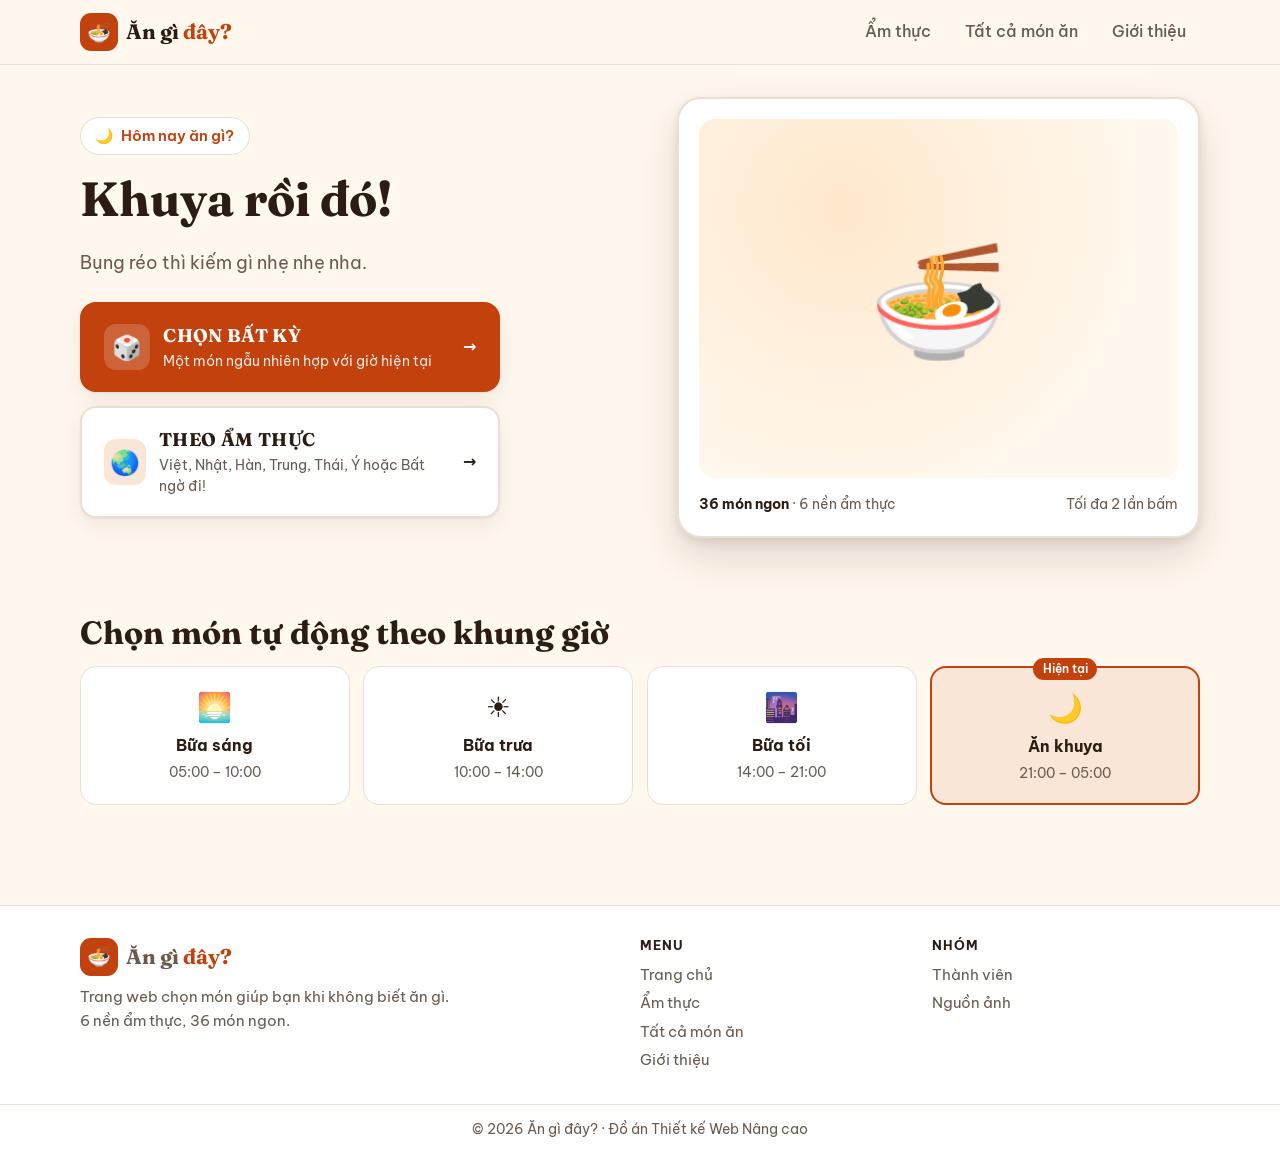
==== commit e664d842: "Update HTML and CSS" ====
--- a/index.html
+++ b/index.html
@@ -1,421 +1,110 @@
 <!DOCTYPE html>
 <html lang="vi">
 <head>
-  <meta charset="UTF-8" />
-  <meta name="viewport" content="width=device-width, initial-scale=1.0" />
-  <title>Foodora Đà Nẵng — 50 Quán Chuẩn Ảnh & Siêu Vòng Quay</title>
+  <meta charset="UTF-8">
+  <meta name="viewport" content="width=device-width, initial-scale=1.0">
+  <title>Ăn gì đây? — Chọn món khi bạn không biết ăn gì</title>
+  <meta name="description" content="Không biết ăn gì? Chọn ngẫu nhiên một món hợp với giờ hiện tại hoặc chọn theo nền ẩm thực bạn đang thèm.">
+  <link rel="icon" href="images/logo.svg" type="image/svg+xml">
   <link rel="preconnect" href="https://fonts.googleapis.com">
   <link rel="preconnect" href="https://fonts.gstatic.com" crossorigin>
-  <link href="https://fonts.googleapis.com/css2?family=Plus+Jakarta+Sans:wght@400;500;600;700;800&display=swap" rel="stylesheet">
-  <script src="https://cdn.jsdelivr.net/npm/canvas-confetti@1.6.0/dist/confetti.browser.min.js"></script>
-  <link rel="stylesheet" href="assets/css/styles.css">
+  <link href="https://fonts.googleapis.com/css2?family=Be+Vietnam+Pro:wght@400;500;600;700&family=Fraunces:opsz,wght@9..144,600;9..144,700&display=swap" rel="stylesheet">
+  <link rel="stylesheet" href="css/themes.css">
+  <link rel="stylesheet" href="css/style.css">
 </head>
-<body>
+<body data-page="home">
+  <a class="skip-link" href="#main">Bỏ qua đến nội dung chính</a>
 
-  <div class="app-shell">
-    <!-- 1. TOP HEADER BAR -->
-    <header class="topbar">
-      <div class="topbar-left">
-        <a class="brand-logo" onclick="switchView('home')">
-          <div class="brand-icon" id="brandIcon">🍽️</div>
-          <span class="brand-name" id="brandName">Foodora</span>
-        </a>
+  <!-- Header dùng chung (được vẽ bởi js/main.js) -->
+  <header class="site-header" data-site-header></header>
 
-        <div class="location-selector">
-          <span style="color:var(--primary);">📍</span>
-          <select id="headerDistrict" onchange="syncDistrict('header')" title="Chọn Quận tại Đà Nẵng">
-            <option value="all">Đà Nẵng (Tất cả 6 Quận)</option>
-            <option value="Hải Châu">Q. Hải Châu (10 quán)</option>
-            <option value="Sơn Trà">Q. Sơn Trà (9 quán)</option>
-            <option value="Ngũ Hành Sơn">Q. Ngũ Hành Sơn (9 quán)</option>
-            <option value="Thanh Khê">Q. Thanh Khê (8 quán)</option>
-            <option value="Liên Chiểu">Q. Liên Chiểu (8 quán)</option>
-            <option value="Cẩm Lệ">Q. Cẩm Lệ (6 quán)</option>
-          </select>
-        </div>
-      </div>
+  <main id="main">
+    <!-- ===== HERO THEO WIREFRAME: Trái (lời chào + 2 nút), Phải (ảnh món ăn lớn) ===== -->
+    <section class="home-hero">
+      <div class="container">
+        <div class="home-hero__grid">
+          <div class="home-hero__content" id="greeting">
+            <div class="home-greeting">
+              <span data-greet-icon aria-hidden="true">☀️</span>
+              <span>Hôm nay ăn gì?</span>
+            </div>
+            <h1 data-greet>Chào buổi trưa!</h1>
+            <p class="home-hero__sub" data-greet-sub>Đến giờ ăn trưa rồi. Để tụi mình chọn giúp bạn một món ngon nhé!</p>
 
-      <div class="search-box">
-        <span class="search-icon">🔍</span>
-        <input id="globalSearch" type="text" placeholder="Tìm món ăn, kem bơ, trà sữa, bánh mì hoặc tên đường..." oninput="handleGlobalSearch()" />
-      </div>
+            <div class="home-actions">
+              <a class="home-cta home-cta--primary" href="result.html?mode=any">
+                <span class="home-cta__left">
+                  <span class="home-cta__icon" aria-hidden="true">🎲</span>
+                  <span>
+                    <span class="home-cta__title">CHỌN BẤT KỲ</span>
+                    <span class="home-cta__desc">Một món ngẫu nhiên hợp với giờ hiện tại</span>
+                  </span>
+                </span>
+                <span aria-hidden="true">→</span>
+              </a>
 
-      <div class="topbar-right">
-        <div class="theme-switch-pills">
-          <button class="theme-pill-btn active" data-t="default" onclick="setAppTheme('default')">🍊 Foodora</button>
-          <button class="theme-pill-btn" data-t="hoi-meo" onclick="setAppTheme('hoi-meo')">🐱 Hội Mèo</button>
-          <button class="theme-pill-btn" data-t="tho-lun" onclick="setAppTheme('tho-lun')">🐰 Thỏ Lùn</button>
-        </div>
-
-        <button class="icon-badge-btn" onclick="openRandomStudio('roulette')" title="Mở Phòng Quay Gacha">
-          <span>🎰</span>
-          <span class="badge-count" id="spinCountBadge">0</span>
-        </button>
-
-        <div class="user-profile">
-          <img class="user-avatar" src="https://images.unsplash.com/photo-1534528741775-53994a69daeb?auto=format&fit=crop&w=120&q=80" alt="User" />
-          <span class="user-name">Xuân Mai</span>
-        </div>
-      </div>
-    </header>
-
-    <!-- 2. BỐ CỤC SIDEBAR TRÁI + CONTENT PHẢI -->
-    <div class="layout-body">
-
-      <!-- SIDEBAR TRÁI -->
-      <aside class="sidebar">
-        <nav class="side-nav">
-          <button class="side-link active" data-view="home" onclick="switchView('home')">
-            <span class="s-icon">🏠</span><span>Trang chủ</span>
-          </button>
-          <button class="side-link" onclick="openRandomStudio('roulette')">
-            <span class="s-icon">🎰</span><span>Vòng Quay Xịn Xò</span>
-          </button>
-          <button class="side-link" onclick="openRandomStudio('blindbox')">
-            <span class="s-icon">🐾</span><span>Hộp Mù Hội Mèo</span>
-          </button>
-          <button class="side-link" onclick="openRandomStudio('combo')">
-            <span class="s-icon">⚡</span><span>Combo 3 Tăng</span>
-          </button>
-          <button class="side-link" data-view="all" onclick="switchView('all')">
-            <span class="s-icon">🏪</span><span>50 Quán theo Quận</span>
-          </button>
-          <button class="side-link" data-view="cuisines" onclick="switchView('cuisines')">
-            <span class="s-icon">🌍</span><span>6 Nền Ẩm thực</span>
-          </button>
-          <button class="side-link" data-view="kanban" onclick="switchView('kanban')">
-            <span class="s-icon">📋</span><span>Kanban Dự án</span>
-          </button>
-        </nav>
-
-        <!-- Promo Card góc dưới Sidebar -->
-        <div class="sidebar-promo">
-          <h4>Chưa biết trưa nay đi ăn quán nào?</h4>
-          <p>Chế độ Gacha: <code id="promoCodeLabel">ROULETTE</code></p>
-          <img src="https://images.unsplash.com/photo-1555126634-323283e090fa?auto=format&fit=crop&w=200&q=80" alt="Mì Quảng" />
-          <button class="btn-primary-pill" style="width:100%;" onclick="openRandomStudio('roulette')">
-            Mở Vòng Quay &rarr;
-          </button>
-        </div>
-      </aside>
-
-      <!-- CONTENT CHÍNH BÊN PHẢI -->
-      <main class="content-area">
-
-        <!-- VIEW 1: TRANG CHỦ -->
-        <section id="view-home" class="view-section active">
-
-          <!-- HERO BANNER -->
-          <div class="hero-banner">
-            <div class="hero-text">
-              <h1 id="heroHeadline">
-                Hôm nay ăn gì,
-                <span>quay món siêu tốc</span>
-              </h1>
-              <p>
-                50 quán ăn ngon, ăn vặt & đồ uống tại 6 quận Đà Nẵng với hình ảnh thực tế khớp 100% từng món. Bấm mở Băng Chuyền Vô Cực hoặc Hộp Mù Hội Mèo ngay!
-              </p>
-              <div class="hero-actions">
-                <button class="btn-primary-pill" onclick="openRandomStudio('roulette')">
-                  🎰 Quay Băng Chuyền &rarr;
-                </button>
-                <button class="btn-soft-pill" onclick="openRandomStudio('blindbox')">
-                  🐾 Đập Hộp Hội Mèo
-                </button>
-                <select id="mealSelect" class="filter-select" onchange="renderHome()">
-                  <option value="all">🕒 Mọi khung giờ</option>
-                  <option value="breakfast">🌅 Bữa sáng</option>
-                  <option value="lunch">☀️ Bữa trưa</option>
-                  <option value="dinner">🌆 Bữa tối</option>
-                  <option value="latenight">🌙 Ăn khuya & Chill</option>
-                </select>
-                <select id="budgetSelect" class="filter-select" onchange="renderHome()">
-                  <option value="999999">💰 Mọi mức giá</option>
-                  <option value="35000">🪙 Dưới 35.000đ</option>
-                  <option value="65000">💵 Dưới 65.000đ</option>
-                </select>
-              </div>
-            </div>
-
-            <!-- Đĩa thức ăn tròn ở giữa -->
-            <div class="hero-plate-wrap" onclick="openRandomStudio('roulette')" title="Bấm để mở vòng quay">
-              <div class="hero-plate-ring">
-                <img id="heroPlateImg" class="hero-plate-img" src="https://images.unsplash.com/photo-1555126634-323283e090fa?auto=format&fit=crop&w=600&q=80" alt="Mì Quảng Đà Nẵng" />
-              </div>
-            </div>
-
-            <!-- Thẻ nổi bên phải hiển thị món vừa trúng -->
-            <div class="hero-deal-card">
-              <div class="deal-tag" id="bannerDealTag">🔥 Đề xuất nổi bật</div>
-              <div class="deal-title" id="bannerDealTitle">Mì Quảng Tôm Thịt 1A</div>
-              <div class="deal-sub" id="bannerDealSub">📍 Q. Hải Châu • 💰 40.000đ</div>
-              <a id="bannerDealLink" href="https://www.google.com/maps/search/?api=1&query=Mi+Quang+1A+Hai+Phong+Da+Nang" target="_blank" rel="noopener noreferrer" class="deal-link">
-                Xem trên Google Maps &rarr;
+              <a class="home-cta" href="cuisines.html">
+                <span class="home-cta__left">
+                  <span class="home-cta__icon" aria-hidden="true">🌏</span>
+                  <span>
+                    <span class="home-cta__title">THEO ẨM THỰC</span>
+                    <span class="home-cta__desc">Việt, Nhật, Hàn, Trung, Thái, Ý hoặc Bất ngờ đi!</span>
+                  </span>
+                </span>
+                <span aria-hidden="true">→</span>
               </a>
             </div>
           </div>
 
-          <!-- CATEGORIES (6 HỆ KHẨU VỊ: ĐÃ ĐỔI THÀNH ĂN VẶT & ĐỒ UỐNG) -->
-          <div class="section-head">
-            <h2>Danh mục khẩu vị (Categories)</h2>
-            <button class="view-all-btn" onclick="selectPersona('all')">Xem tất cả 50 quán</button>
-          </div>
-
-          <div class="categories-grid" id="categoriesGrid">
-            <div class="cat-card active" data-p="all" onclick="selectPersona('all')">
-              <div class="cat-thumb-wrap">
-                <img src="https://images.unsplash.com/photo-1555126634-323283e090fa?auto=format&fit=crop&w=200&q=80" alt="Tất cả" />
-              </div>
-              <div class="cat-name">Tất cả món</div>
-              <div class="cat-count">50 Quán Đà Nẵng</div>
+          <!-- Ảnh món ăn lớn -->
+          <div class="hero-showcase">
+            <div class="media hero-showcase__media">
+              <span class="media__emoji" aria-hidden="true">🍜</span>
+              <img src="images/hero-dish.jpg" alt="Tô phở bò nóng hổi với rau thơm">
             </div>
-
-            <div class="cat-card" data-p="snack" onclick="selectPersona('snack')">
-              <div class="cat-thumb-wrap">
-                <img src="https://images.unsplash.com/photo-1635363638580-c2809d049eee?auto=format&fit=crop&w=200&q=80" alt="Ăn vặt" />
-              </div>
-              <div class="cat-name">Hệ Ăn Vặt</div>
-              <div class="cat-count">18 Quán ăn vặt</div>
-            </div>
-
-            <div class="cat-card" data-p="drink" onclick="selectPersona('drink')">
-              <div class="cat-thumb-wrap">
-                <img src="https://images.unsplash.com/photo-1558857563-b371033873b8?auto=format&fit=crop&w=200&q=80" alt="Đồ uống" />
-              </div>
-              <div class="cat-name">Hệ Đồ Uống</div>
-              <div class="cat-count">10 Quán nước</div>
-            </div>
-
-            <div class="cat-card" data-p="main" onclick="selectPersona('main')">
-              <div class="cat-thumb-wrap">
-                <img src="https://images.unsplash.com/photo-1598515214211-89d3c73ae83b?auto=format&fit=crop&w=200&q=80" alt="Món chính" />
-              </div>
-              <div class="cat-name">Món Chính</div>
-              <div class="cat-count">22 Quán ăn no</div>
-            </div>
-
-            <div class="cat-card" data-p="vegetarian" onclick="selectPersona('vegetarian')">
-              <div class="cat-thumb-wrap">
-                <img src="https://images.unsplash.com/photo-1512621776951-a57141f2eefd?auto=format&fit=crop&w=200&q=80" alt="Ăn chay" />
-              </div>
-              <div class="cat-name">Hệ Ăn Chay</div>
-              <div class="cat-count">24 Món thanh đạm</div>
-            </div>
-
-            <div class="cat-card" data-p="budget" onclick="selectPersona('budget')">
-              <div class="cat-thumb-wrap">
-                <img src="https://images.unsplash.com/photo-1509722747041-616f39b57569?auto=format&fit=crop&w=200&q=80" alt="Sinh viên" />
-              </div>
-              <div class="cat-name">Sinh Viên &le;35k</div>
-              <div class="cat-count">26 Quán giá rẻ</div>
-            </div>
-          </div>
-
-          <!-- POPULAR RESTAURANTS -->
-          <div class="section-head">
-            <h2 id="homeListTitle">Quán ngon đề xuất tại Đà Nẵng</h2>
-            <button class="view-all-btn" onclick="switchView('all')">Xem chia theo 6 Quận &rarr;</button>
-          </div>
-
-          <div class="restaurant-grid" id="homeRestaurantGrid"></div>
-        </section>
-
-        <!-- VIEW 2: 50 QUÁN CHIA THEO 6 QUẬN -->
-        <section id="view-all" class="view-section">
-          <div style="display:flex; justify-content:space-between; align-items:center; flex-wrap:wrap; gap:0.75rem; background:#fff; padding:1.2rem 1.4rem; border-radius:18px; border:1px solid var(--border-light);">
-            <div>
-              <h2 style="font-size:1.3rem; font-weight:800;">50 Quán Ngon, Ăn Vặt & Đồ Uống Đà Nẵng (Chuẩn Ảnh 100%)</h2>
-              <p style="font-size:0.82rem; color:var(--text-muted); margin-top:0.2rem;">Mỗi món có hình ảnh thực tế riêng biệt và địa chỉ chính xác tại 6 quận Đà Nẵng.</p>
-            </div>
-            <div style="display:flex; gap:0.6rem; flex-wrap:wrap;">
-              <select id="catalogDistrict" class="filter-select" onchange="syncDistrict('catalog')">
-                <option value="all">📍 Tất cả 6 Quận (50 quán)</option>
-                <option value="Hải Châu">📍 Q. Hải Châu (10 quán)</option>
-                <option value="Sơn Trà">📍 Q. Sơn Trà (9 quán)</option>
-                <option value="Ngũ Hành Sơn">📍 Q. Ngũ Hành Sơn (9 quán)</option>
-                <option value="Thanh Khê">📍 Q. Thanh Khê (8 quán)</option>
-                <option value="Liên Chiểu">📍 Q. Liên Chiểu (8 quán)</option>
-                <option value="Cẩm Lệ">📍 Q. Cẩm Lệ (6 quán)</option>
-              </select>
-              <select id="catalogType" class="filter-select" onchange="renderAllDistricts()">
-                <option value="all">🍽️ Mọi phân loại</option>
-                <option value="snack">🍡 Ăn vặt</option>
-                <option value="drink">🧋 Đồ uống</option>
-                <option value="main">🍜 Món chính</option>
-                <option value="veg">🌱 Món chay</option>
-              </select>
-            </div>
-          </div>
-
-          <div id="allDistrictsContainer"></div>
-        </section>
-
-        <!-- VIEW 3: 6 NỀN ẨM THỰC -->
-        <section id="view-cuisines" class="view-section">
-          <div class="section-head" style="margin-top:0;">
-            <h2>Khám phá theo 6 Nền Ẩm Thực</h2>
-            <button class="btn-primary-pill" onclick="openRandomStudio('roulette')">🎰 Quay Ngẫu Nhiên</button>
-          </div>
-          <div class="categories-grid" id="cuisineCardsGrid" style="margin-bottom:1.8rem;"></div>
-          <div class="restaurant-grid" id="cuisineDishesGrid"></div>
-        </section>
-
-        <!-- VIEW 4: KANBAN DỰ ÁN -->
-        <section id="view-kanban" class="view-section">
-          <h2 style="font-size:1.35rem; font-weight:800;">Bảng Quản Lý Tiến Độ Dự Án (Kanban)</h2>
-          <p style="font-size:0.85rem; color:var(--text-muted); margin-top:0.2rem;">Bấm "Xong ✓" để chuyển hạng mục sang cột Đã hoàn thành.</p>
-          <div class="kanban-board" id="kanbanBoard"></div>
-        </section>
-
-      </main>
-    </div>
-  </div>
-
-  <!-- ==============================================================
-       MODAL SIÊU VÒNG QUAY GACHA STUDIO (3 CHẾ ĐỘ XỊN XÒ)
-       ============================================================== -->
-  <div class="studio-backdrop" id="studioModal" onclick="if(event.target===this) closeRandomStudio()">
-    <div class="studio-modal">
-      <div class="studio-header">
-        <div class="studio-tabs">
-          <button class="studio-tab active" data-st="roulette" onclick="switchStudioTab('roulette')">
-            🎰 Băng Chuyền Vô Cực
-          </button>
-          <button class="studio-tab" data-st="blindbox" onclick="switchStudioTab('blindbox')">
-            🐾 Đập Hộp Mù Hội Mèo
-          </button>
-          <button class="studio-tab" data-st="combo" onclick="switchStudioTab('combo')">
-            ⚡ Combo 3 Tăng Cùng Quận
-          </button>
-        </div>
-
-        <div style="display:flex; align-items:center; gap:0.5rem;">
-          <button id="soundToggleBtn" class="filter-select" onclick="toggleSound()" title="Bật/Tắt hiệu ứng âm thanh">
-            🔊 Âm thanh: Bật
-          </button>
-          <button class="filter-select" onclick="closeRandomStudio()" style="font-weight:800;">✕ Đóng</button>
-        </div>
-      </div>
-
-      <div class="studio-body">
-
-        <!-- TAB 1: BĂNG CHUYỀN VÔ CỰC (CARD ROULETTE) -->
-        <div id="st-panel-roulette" class="st-panel">
-          <div style="display:flex; justify-content:space-between; align-items:center; flex-wrap:wrap; gap:0.5rem; margin-bottom:0.9rem;">
-            <div>
-              <h3 style="font-size:1.15rem; font-weight:800;">🎰 Băng Chuyền Khai Mở Món Ngon Đà Nẵng</h3>
-              <p style="font-size:0.8rem; color:var(--text-muted);">Các thẻ quán ăn thực tế sẽ trượt tốc độ cao qua tia laser trung tâm.</p>
-            </div>
-            <button id="btnStartRoulette" class="btn-primary-pill" onclick="startCardRoulette()">
-              ⚡ BẤM QUAY NGAY
-            </button>
-          </div>
-
-          <!-- Sân khấu băng chuyền -->
-          <div class="roulette-stage">
-            <div class="roulette-pointer-top">▼ CHỐT ĐƠN ▼</div>
-            <div class="roulette-pointer-line"></div>
-            <div class="roulette-track" id="rouletteTrack"></div>
-          </div>
-
-          <!-- Khung hiển thị chi tiết món vừa trúng -->
-          <div class="winner-reveal-box" id="rouletteWinnerBox">
-            <div class="winner-left">
-              <img id="rwImg" class="winner-thumb" src="https://images.unsplash.com/photo-1555126634-323283e090fa?auto=format&fit=crop&w=300&q=80" alt="Winner" />
-              <div>
-                <span id="rwBadge" style="font-size:0.72rem; font-weight:800; color:var(--primary); text-transform:uppercase;">📍 QUẬN HẢI CHÂU • ★ 4.9</span>
-                <h4 id="rwName" style="font-size:1.18rem; font-weight:800; margin:2px 0;">Mì Quảng Tôm Thịt 1A</h4>
-                <p id="rwSpot" style="font-size:0.8rem; color:var(--text-muted);">🏠 Địa chỉ: Số 1A Hải Phòng, Q. Hải Châu • 💰 40.000đ</p>
-                <p id="rwQuote" style="font-size:0.77rem; font-weight:700; color:var(--primary); margin-top:4px;">🐾 Bấm "BẤM QUAY NGAY" để vũ trụ chọn quán cho bạn!</p>
-              </div>
-            </div>
-            <div>
-              <a id="rwMapBtn" href="https://www.google.com/maps/search/?api=1&query=Mi+Quang+1A+Hai+Phong+Da+Nang" target="_blank" rel="noopener noreferrer" class="btn-primary-pill" style="text-decoration:none;">
-                📍 Chỉ đường Google Maps &rarr;
-              </a>
+            <div class="hero-showcase__caption">
+              <span><strong>36 món ngon</strong> · 6 nền ẩm thực</span>
+              <span>Tối đa 2 lần bấm</span>
             </div>
           </div>
         </div>
+      </div>
+    </section>
 
-        <!-- TAB 2: ĐẬP HỘP MÙ HỘI MÈO & THỎ LÙN (BLINDBOX GACHA) -->
-        <div id="st-panel-blindbox" class="st-panel" style="display:none;">
-          <div style="text-align:center; margin-bottom:1rem;">
-            <h3 style="font-size:1.2rem; font-weight:800;">🐾 Khui Túi Mù Hội Mèo & Thỏ Lùn Đà Nẵng</h3>
-            <p style="font-size:0.82rem; color:var(--text-muted);">Bấm chọn 1 trong 4 chiếc hộp dưới đây để đập hộp nhận quẻ món ăn và lời phán của Boss Mèo!</p>
+    <!-- ===== KHUNG GIỜ BỮA ĂN ===== -->
+    <section class="section">
+      <div class="container">
+        <h2>Chọn món tự động theo khung giờ</h2>
+        <div class="meal-strip">
+          <div class="meal" data-meal="sang">
+            <div class="meal__icon" aria-hidden="true">🌅</div>
+            <span class="meal__name">Bữa sáng</span>
+            <span class="meal__time">05:00 – 10:00</span>
           </div>
-
-          <div class="blindbox-grid">
-            <div class="bbox-card" id="bbox-main" onclick="openBlindBox('main', 'bbox-main')">
-              <span class="bbox-emoji">🐱</span>
-              <div class="bbox-title">Hộp Mèo Cam</div>
-              <div class="bbox-sub">Chuyên Món Chính Ăn No</div>
-            </div>
-            <div class="bbox-card" id="bbox-snack" onclick="openBlindBox('snack', 'bbox-snack')">
-              <span class="bbox-emoji">😼</span>
-              <div class="bbox-title">Hộp Mèo Mướp</div>
-              <div class="bbox-sub">Chuyên Hệ Ăn Vặt</div>
-            </div>
-            <div class="bbox-card" id="bbox-drink" onclick="openBlindBox('drink', 'bbox-drink')">
-              <span class="bbox-emoji">🧋</span>
-              <div class="bbox-title">Hộp Mèo Trắng</div>
-              <div class="bbox-sub">Chuyên Trà Sữa & Cafe</div>
-            </div>
-            <div class="bbox-card" id="bbox-all" onclick="openBlindBox('all', 'bbox-all')">
-              <span class="bbox-emoji">🐰</span>
-              <div class="bbox-title">Túi Mù Thỏ Lùn</div>
-              <div class="bbox-sub">Random Bất Ngờ 50 Quán</div>
-            </div>
+          <div class="meal" data-meal="trua">
+            <div class="meal__icon" aria-hidden="true">☀️</div>
+            <span class="meal__name">Bữa trưa</span>
+            <span class="meal__time">10:00 – 14:00</span>
           </div>
-
-          <div class="winner-reveal-box" id="bboxWinnerBox" style="display:none;">
-            <div class="winner-left">
-              <img id="bbImg" class="winner-thumb" src="" alt="Blindbox Winner" />
-              <div>
-                <span id="bbBadge" style="font-size:0.72rem; font-weight:800; color:var(--primary);"></span>
-                <h4 id="bbName" style="font-size:1.18rem; font-weight:800; margin:2px 0;"></h4>
-                <p id="bbSpot" style="font-size:0.8rem; color:var(--text-muted);"></p>
-                <p id="bbQuote" style="font-size:0.78rem; font-weight:700; color:var(--primary); margin-top:4px;"></p>
-              </div>
-            </div>
-            <a id="bbMapBtn" href="#" target="_blank" rel="noopener noreferrer" class="btn-primary-pill" style="text-decoration:none;">
-              📍 Mở Google Maps &rarr;
-            </a>
+          <div class="meal" data-meal="toi">
+            <div class="meal__icon" aria-hidden="true">🌆</div>
+            <span class="meal__name">Bữa tối</span>
+            <span class="meal__time">14:00 – 21:00</span>
+          </div>
+          <div class="meal" data-meal="khuya">
+            <div class="meal__icon" aria-hidden="true">🌙</div>
+            <span class="meal__name">Ăn khuya</span>
+            <span class="meal__time">21:00 – 05:00</span>
           </div>
         </div>
+      </div>
+    </section>
+  </main>
 
-        <!-- TAB 3: QUAY COMBO 3 TĂNG CÙNG QUẬN -->
-        <div id="st-panel-combo" class="st-panel" style="display:none;">
-          <div style="display:flex; justify-content:space-between; align-items:center; flex-wrap:wrap; gap:0.6rem;">
-            <div>
-              <h3 style="font-size:1.15rem; font-weight:800;">⚡ Máy Ghép Lịch Trình 3 Tăng (Cùng 1 Quận Đà Nẵng)</h3>
-              <p style="font-size:0.8rem; color:var(--text-muted);" id="comboSummaryText">Tự động chọn 1 Món Chính + 1 Ăn Vặt + 1 Đồ Uống gần nhau để đi ăn liền mạch!</p>
-            </div>
-            <button class="btn-primary-pill" onclick="spinCombo3Tang()">🎲 Quay Lịch Trình 3 Tăng</button>
-          </div>
+  <!-- Footer dùng chung (được vẽ bởi js/main.js) -->
+  <footer class="site-footer" data-site-footer></footer>
 
-          <div class="combo-3-grid" id="combo3Grid"></div>
-        </div>
-
-      </div>
-    </div>
-  </div>
-
-  <!-- BOTTOM NAV CHO ĐIỆN THOẠI -->
-  <nav class="mobile-bottom-nav">
-    <button class="mob-tab active" data-view="home" onclick="switchView('home')">
-      <span>🏠</span><span>Home</span>
-    </button>
-    <button class="mob-tab" onclick="openRandomStudio('roulette')">
-      <span>🎰</span><span>Quay Món</span>
-    </button>
-    <button class="mob-tab" data-view="all" onclick="switchView('all')">
-      <span>🏪</span><span>50 Quán</span>
-    </button>
-    <button class="mob-tab" data-view="cuisines" onclick="switchView('cuisines')">
-      <span>🌍</span><span>Ẩm thực</span>
-    </button>
-  </nav>
-
-  <script src="assets/js/app.js" defer></script>
+  <script src="js/data.js"></script>
+  <script src="js/main.js"></script>
 </body>
-</html>+</html>
--- a/css/themes.css
+++ b/css/themes.css
@@ -0,0 +1,42 @@
+/* =========================================================
+   THEMES.CSS — Biến màu & chủ đề theo nền ẩm thực (Thẻ 2)
+   Quy tắc: 60% nền kem · 30% thẻ trắng · 10% màu nhấn
+   Mỗi trang chỉ dùng 1 màu nhấn duy nhất (--accent).
+   ========================================================= */
+
+:root {
+  --bg: #FFF8EE;        /* Nền kem ấm */
+  --surface: #FFFFFF;   /* Nền thẻ */
+  --ink: #2B1D14;       /* Chữ chính, nâu đậm */
+  --muted: #6B5A4E;     /* Chữ phụ */
+  --line: #EADFD2;      /* Viền */
+  --brand: #C2410C;     /* Cam: logo, nút chính ở Trang chủ */
+  --accent: var(--brand);
+  --accent-soft: color-mix(in srgb, var(--accent) 10%, var(--bg));
+  --accent-strong: color-mix(in srgb, var(--accent) 82%, #000);
+
+  /* Font chữ (Fraunces + Be Vietnam Pro) */
+  --font-body: "Be Vietnam Pro", system-ui, -apple-system, "Segoe UI", sans-serif;
+  --font-display: "Fraunces", "Lora", Georgia, "Times New Roman", serif;
+
+  /* Kích thước & bo góc */
+  --radius-sm: 10px;
+  --radius: 16px;
+  --radius-lg: 24px;
+  --shadow: 0 1px 2px rgb(43 29 20 / 6%), 0 8px 24px rgb(43 29 20 / 8%);
+  --shadow-lg: 0 4px 10px rgb(43 29 20 / 10%), 0 20px 44px rgb(43 29 20 / 14%);
+  --container: 1120px;
+}
+
+/* Chủ đề theo nền ẩm thực */
+[data-cuisine="viet"]  { --accent: #B02A5B; } /* Hồng sen */
+[data-cuisine="nhat"]  { --accent: #2C4A7C; } /* Xanh chàm */
+[data-cuisine="han"]   { --accent: #B3261E; } /* Đỏ tương ớt gochujang */
+[data-cuisine="trung"] { --accent: #9A5B00; } /* Vàng hổ phách */
+[data-cuisine="thai"]  { --accent: #6A3D9A; } /* Tím hoa đậu biếc */
+[data-cuisine="y"]     { --accent: #2E7D4F; } /* Xanh húng quế */
+
+[data-cuisine] {
+  --accent-soft: color-mix(in srgb, var(--accent) 10%, var(--bg));
+  --accent-strong: color-mix(in srgb, var(--accent) 82%, #000);
+}
--- a/css/style.css
+++ b/css/style.css
@@ -0,0 +1,1195 @@
+/* =========================================================
+   STYLE.CSS — Bố cục & thành phần dùng chung
+   Điểm ngắt: < 640px (1 cột) · 640–1023px (2 cột) · ≥ 1024px (3–4 cột)
+   Nội dung rộng tối đa 1120px.
+   ========================================================= */
+
+/* ---------- Reset & nền tảng ---------- */
+*, *::before, *::after { box-sizing: border-box; }
+[hidden] { display: none !important; }
+html { scroll-behavior: smooth; }
+
+body {
+  margin: 0;
+  min-height: 100vh;
+  display: flex;
+  flex-direction: column;
+  background: var(--bg);
+  color: var(--ink);
+  font-family: var(--font-body);
+  font-size: 1rem;
+  line-height: 1.6;
+  -webkit-font-smoothing: antialiased;
+}
+
+/* Trang Kết quả dùng nền màu nhạt của ẩm thực */
+body[data-page="result"][data-cuisine] {
+  background: var(--accent-soft);
+}
+
+main { flex: 1; }
+img, svg { max-width: 100%; display: block; }
+a { color: var(--accent); }
+
+h1, h2, h3, h4 {
+  font-family: var(--font-display);
+  line-height: 1.2;
+  margin: 0 0 .45em;
+  color: var(--ink);
+}
+
+h1 { font-size: clamp(1.85rem, 4.2vw, 3rem); }
+h2 { font-size: clamp(1.375rem, 2.6vw, 2rem); }
+h3 { font-size: 1.2rem; }
+p { margin: 0 0 1em; }
+
+:focus-visible {
+  outline: 3px solid var(--accent);
+  outline-offset: 3px;
+  border-radius: 6px;
+}
+
+.container {
+  width: min(100% - 2rem, var(--container));
+  margin-inline: auto;
+}
+
+.visually-hidden {
+  position: absolute !important;
+  width: 1px; height: 1px;
+  overflow: hidden;
+  clip: rect(0 0 0 0);
+  white-space: nowrap;
+}
+
+.skip-link {
+  position: absolute;
+  left: 1rem; top: -100px;
+  padding: .5rem 1rem;
+  background: var(--ink);
+  color: #fff;
+  border-radius: var(--radius-sm);
+  z-index: 100;
+}
+.skip-link:focus { top: 1rem; }
+
+/* ---------- Khung ảnh có emoji thay thế ---------- */
+.media {
+  position: relative;
+  display: grid;
+  place-items: center;
+  overflow: hidden;
+  border-radius: var(--radius-sm);
+  background: var(--accent-soft);
+  aspect-ratio: 4 / 3;
+}
+.media__emoji {
+  font-size: 3.5rem;
+  line-height: 1;
+  user-select: none;
+  transition: transform .3s ease;
+}
+.media img {
+  position: absolute;
+  inset: 0;
+  width: 100%;
+  height: 100%;
+  object-fit: cover;
+}
+.media.is-fallback img { display: none; }
+
+/* ---------- Header & menu [=] trên điện thoại ---------- */
+.site-header {
+  position: sticky;
+  top: 0;
+  z-index: 50;
+  background: color-mix(in srgb, var(--bg) 92%, transparent);
+  backdrop-filter: blur(10px);
+  border-bottom: 1px solid var(--line);
+}
+
+.site-header .container {
+  display: flex;
+  align-items: center;
+  justify-content: space-between;
+  gap: 1rem;
+  min-height: 64px;
+}
+
+.logo {
+  display: inline-flex;
+  align-items: center;
+  gap: .5rem;
+  font-family: var(--font-display);
+  font-weight: 700;
+  font-size: 1.3rem;
+  color: var(--ink);
+  text-decoration: none;
+}
+.logo__icon {
+  display: grid;
+  place-items: center;
+  width: 38px; height: 38px;
+  border-radius: 11px;
+  background: var(--brand);
+  font-size: 1.2rem;
+}
+.logo__text span { color: var(--brand); }
+
+/* Nút [=] trên điện thoại (< 640px) */
+.nav-toggle {
+  display: inline-flex;
+  align-items: center;
+  justify-content: center;
+  width: 42px; height: 42px;
+  padding: 0;
+  border: 1px solid var(--line);
+  border-radius: var(--radius-sm);
+  background: var(--surface);
+  color: var(--ink);
+  cursor: pointer;
+}
+.nav-toggle__bars {
+  position: relative;
+  width: 18px; height: 2px;
+  background: currentColor;
+  transition: background .2s;
+}
+.nav-toggle__bars::before,
+.nav-toggle__bars::after {
+  content: "";
+  position: absolute;
+  left: 0;
+  width: 18px; height: 2px;
+  background: currentColor;
+  transition: transform .2s, top .2s;
+}
+.nav-toggle__bars::before { top: -6px; }
+.nav-toggle__bars::after  { top: 6px; }
+
+.site-header.nav-open .nav-toggle__bars { background: transparent; }
+.site-header.nav-open .nav-toggle__bars::before { top: 0; transform: rotate(45deg); }
+.site-header.nav-open .nav-toggle__bars::after  { top: 0; transform: rotate(-45deg); }
+
+.main-nav {
+  display: none;
+  position: absolute;
+  top: 100%; left: 0; right: 0;
+  padding: .75rem 1rem 1rem;
+  background: var(--surface);
+  border-bottom: 1px solid var(--line);
+  box-shadow: var(--shadow);
+}
+.site-header.nav-open .main-nav { display: block; }
+
+.main-nav ul {
+  display: flex;
+  flex-direction: column;
+  gap: .25rem;
+  margin: 0;
+  padding: 0;
+  list-style: none;
+}
+.main-nav a {
+  display: block;
+  padding: .55rem .9rem;
+  border-radius: 999px;
+  color: var(--muted);
+  font-weight: 500;
+  text-decoration: none;
+}
+.main-nav a:hover { background: var(--accent-soft); color: var(--ink); }
+.main-nav a[aria-current="page"] {
+  background: var(--accent);
+  color: #fff;
+}
+
+@media (min-width: 640px) {
+  .nav-toggle { display: none; }
+  .main-nav {
+    display: block;
+    position: static;
+    padding: 0;
+    background: transparent;
+    border: 0;
+    box-shadow: none;
+  }
+  .main-nav ul {
+    flex-direction: row;
+    gap: .3rem;
+  }
+}
+
+/* ---------- Footer dùng chung ---------- */
+.site-footer {
+  margin-top: 4rem;
+  border-top: 1px solid var(--line);
+  background: var(--surface);
+  color: var(--muted);
+  font-size: .925rem;
+}
+.site-footer .container {
+  display: grid;
+  grid-template-columns: 1fr;
+  gap: 1.5rem;
+  padding-block: 2rem;
+}
+.site-footer p { margin: .6rem 0 0; max-width: 380px; }
+.site-footer h4 {
+  font-family: var(--font-body);
+  font-size: .8rem;
+  text-transform: uppercase;
+  letter-spacing: .08em;
+  color: var(--ink);
+  margin-bottom: .6rem;
+}
+.site-footer ul { list-style: none; margin: 0; padding: 0; }
+.site-footer li + li { margin-top: .3rem; }
+.site-footer a { color: var(--muted); text-decoration: none; }
+.site-footer a:hover { color: var(--accent); text-decoration: underline; }
+.footer-bottom {
+  border-top: 1px solid var(--line);
+  padding-block: .9rem;
+  text-align: center;
+  font-size: .85rem;
+}
+
+@media (min-width: 640px) {
+  .site-footer .container { grid-template-columns: 2fr 1fr 1fr; }
+}
+
+/* ---------- Nút & Nhãn ---------- */
+.btn {
+  display: inline-flex;
+  align-items: center;
+  justify-content: center;
+  gap: .5rem;
+  padding: .85rem 1.4rem;
+  border: 2px solid transparent;
+  border-radius: 999px;
+  font: inherit;
+  font-weight: 600;
+  text-decoration: none;
+  cursor: pointer;
+  transition: transform .15s, box-shadow .2s, background .2s, color .2s;
+}
+.btn:hover:not(:disabled) { transform: translateY(-2px); }
+.btn:active:not(:disabled) { transform: translateY(0); }
+.btn:disabled { opacity: .55; cursor: not-allowed; }
+
+.btn--primary { background: var(--accent); color: #fff; box-shadow: var(--shadow); }
+.btn--primary:hover:not(:disabled) { background: var(--accent-strong); box-shadow: var(--shadow-lg); }
+
+.btn--outline { border-color: var(--accent); color: var(--accent); background: var(--surface); }
+.btn--outline:hover:not(:disabled) { background: var(--accent-soft); }
+
+.tag {
+  display: inline-flex;
+  align-items: center;
+  gap: .25rem;
+  padding: .25rem .7rem;
+  border: 1px solid var(--line);
+  border-radius: 999px;
+  background: var(--surface);
+  color: var(--muted);
+  font-size: .8125rem;
+  font-weight: 500;
+}
+
+.card {
+  background: var(--surface);
+  border: 1px solid var(--line);
+  border-radius: var(--radius);
+  box-shadow: var(--shadow);
+}
+
+.page-head {
+  padding-block: 2.25rem 1.5rem;
+}
+.page-head p {
+  max-width: 620px;
+  color: var(--muted);
+  margin: 0;
+}
+
+.section { padding-block: 2.25rem; }
+
+/* =========================================================
+   1. TRANG CHỦ — Wireframe: Cột trái (lời chào + 2 nút), Cột phải (ảnh món lớn)
+   Trên điện thoại (< 640px): 1 cột, lời chào → 2 nút → ảnh món ăn lớn
+   ========================================================= */
+.home-hero {
+  padding-block: 2rem 2.5rem;
+}
+
+.home-hero__grid {
+  display: grid;
+  grid-template-columns: 1fr;
+  gap: 1.75rem;
+  align-items: center;
+}
+
+.home-greeting {
+  display: inline-flex;
+  align-items: center;
+  gap: .5rem;
+  padding: .4rem .9rem;
+  border: 1px solid var(--line);
+  border-radius: 999px;
+  background: var(--surface);
+  color: var(--accent);
+  font-weight: 600;
+  font-size: .925rem;
+  margin-bottom: .9rem;
+}
+
+.home-hero__sub {
+  font-size: 1.125rem;
+  color: var(--muted);
+  margin-bottom: 1.5rem;
+}
+
+.home-actions {
+  display: flex;
+  flex-direction: column;
+  gap: .85rem;
+  max-width: 420px;
+}
+
+.home-cta {
+  display: flex;
+  align-items: center;
+  justify-content: space-between;
+  gap: 1rem;
+  padding: 1.1rem 1.35rem;
+  border: 2px solid var(--line);
+  border-radius: var(--radius);
+  background: var(--surface);
+  color: var(--ink);
+  text-decoration: none;
+  font-weight: 700;
+  box-shadow: var(--shadow);
+  transition: transform .2s, border-color .2s, box-shadow .2s;
+}
+.home-cta:hover {
+  transform: translateY(-3px);
+  border-color: var(--accent);
+  box-shadow: var(--shadow-lg);
+}
+.home-cta__left {
+  display: flex;
+  align-items: center;
+  gap: .85rem;
+}
+.home-cta__icon {
+  display: grid;
+  place-items: center;
+  width: 46px; height: 46px;
+  border-radius: 12px;
+  background: var(--accent-soft);
+  font-size: 1.5rem;
+}
+.home-cta__title {
+  display: block;
+  font-family: var(--font-display);
+  font-size: 1.15rem;
+  letter-spacing: .02em;
+}
+.home-cta__desc {
+  display: block;
+  font-size: .85rem;
+  font-weight: 400;
+  color: var(--muted);
+}
+.home-cta--primary {
+  background: var(--accent);
+  border-color: var(--accent);
+  color: #fff;
+}
+.home-cta--primary .home-cta__icon { background: rgb(255 255 255 / 18%); }
+.home-cta--primary .home-cta__desc { color: rgb(255 255 255 / 88%); }
+.home-cta--primary:hover { background: var(--accent-strong); border-color: var(--accent-strong); }
+
+/* Khung ảnh món ăn lớn ở Trang chủ */
+.hero-showcase {
+  position: relative;
+  border-radius: var(--radius-lg);
+  overflow: hidden;
+  border: 2px solid var(--line);
+  background: var(--surface);
+  box-shadow: var(--shadow-lg);
+  padding: 1.25rem;
+}
+.hero-showcase__media {
+  aspect-ratio: 4 / 3;
+  border-radius: var(--radius);
+  background:
+    radial-gradient(circle at 30% 25%, #FFE8CC, var(--bg) 70%);
+}
+.hero-showcase__media .media__emoji {
+  font-size: clamp(4.5rem, 10vw, 7rem);
+}
+.hero-showcase__caption {
+  display: flex;
+  align-items: center;
+  justify-content: space-between;
+  gap: .75rem;
+  padding-top: .9rem;
+  font-size: .9rem;
+  color: var(--muted);
+}
+.hero-showcase__caption strong { color: var(--ink); }
+
+@media (min-width: 1024px) {
+  .home-hero__grid {
+    grid-template-columns: 1.05fr 1fr;
+    gap: 3rem;
+  }
+}
+
+/* Dải bữa ăn theo giờ */
+.meal-strip {
+  display: grid;
+  grid-template-columns: 1fr;
+  gap: .85rem;
+}
+@media (min-width: 640px) {
+  .meal-strip { grid-template-columns: repeat(2, 1fr); }
+}
+@media (min-width: 1024px) {
+  .meal-strip { grid-template-columns: repeat(4, 1fr); }
+}
+
+.meal {
+  padding: 1.1rem;
+  border: 1px solid var(--line);
+  border-radius: var(--radius);
+  background: var(--surface);
+  text-align: center;
+}
+.meal__icon { font-size: 1.75rem; }
+.meal__name { display: block; font-weight: 700; margin-top: .2rem; }
+.meal__time { color: var(--muted); font-size: .85rem; }
+.meal.is-now {
+  border: 2px solid var(--accent);
+  background: var(--accent-soft);
+  position: relative;
+}
+.meal.is-now::after {
+  content: "Hiện tại";
+  position: absolute;
+  top: -.65rem; left: 50%;
+  transform: translateX(-50%);
+  padding: .1rem .6rem;
+  border-radius: 999px;
+  background: var(--accent);
+  color: #fff;
+  font-size: .72rem;
+  font-weight: 600;
+}
+
+/* =========================================================
+   2. TRANG ẨM THỰC — Lưới thẻ + Máy quay xèng "Bất ngờ đi!"
+   Wireframe:
+   - Điện thoại: 2 cột thẻ ẩm thực, thẻ BẤT NGỜ ĐI! chiếm trọn hàng dưới
+   - Máy tính (≥ 1024px): 4 cột; hàng 1 gồm 4 ẩm thực, hàng 2 gồm 2 ẩm thực + BẤT NGỜ ĐI! (span 2)
+   ========================================================= */
+.cuisine-grid {
+  display: grid;
+  grid-template-columns: repeat(2, 1fr);
+  gap: 1rem;
+}
+
+@media (min-width: 1024px) {
+  .cuisine-grid {
+    grid-template-columns: repeat(4, 1fr);
+    gap: 1.25rem;
+  }
+}
+
+.cuisine-card {
+  position: relative;
+  display: flex;
+  flex-direction: column;
+  border: 2px solid var(--accent);
+  border-radius: var(--radius);
+  background: var(--surface);
+  color: var(--ink);
+  text-decoration: none;
+  overflow: hidden;
+  box-shadow: var(--shadow);
+  transition: transform .2s, box-shadow .2s;
+}
+.cuisine-card:hover {
+  transform: translateY(-4px);
+  box-shadow: var(--shadow-lg);
+}
+.cuisine-card__media {
+  border-radius: 0;
+  aspect-ratio: 16 / 10;
+}
+.cuisine-card__media .media__emoji { font-size: 2.75rem; }
+.cuisine-card:hover .media__emoji { transform: scale(1.1); }
+
+.cuisine-card__body {
+  display: flex;
+  flex-direction: column;
+  flex: 1;
+  padding: .9rem 1rem 1rem;
+}
+.cuisine-card__top {
+  display: flex;
+  align-items: center;
+  justify-content: space-between;
+  gap: .5rem;
+  margin-bottom: .25rem;
+}
+.cuisine-card__top h3 { margin: 0; font-size: 1.125rem; }
+.cuisine-card__flag { font-size: 1.35rem; }
+.cuisine-card p {
+  color: var(--muted);
+  font-size: .875rem;
+  flex: 1;
+  margin-bottom: .75rem;
+}
+.cuisine-card__foot {
+  display: flex;
+  align-items: center;
+  justify-content: space-between;
+  padding-top: .6rem;
+  border-top: 1px dashed var(--line);
+  font-size: .8125rem;
+  color: var(--muted);
+}
+.cuisine-card__cta { color: var(--accent); font-weight: 700; }
+
+/* Thẻ BẤT NGỜ ĐI! */
+.cuisine-card--surprise {
+  grid-column: 1 / -1;
+  flex-direction: row;
+  align-items: center;
+  justify-content: space-between;
+  flex-wrap: wrap;
+  gap: 1rem;
+  padding: 1.35rem 1.5rem;
+  border-color: var(--brand);
+  background:
+    radial-gradient(circle at 15% 20%, rgb(255 255 255 / 15%) 0 22%, transparent 23%),
+    var(--brand);
+  color: #fff;
+  text-align: left;
+  font: inherit;
+  cursor: pointer;
+}
+@media (min-width: 1024px) {
+  .cuisine-card--surprise { grid-column: span 2; }
+}
+.cuisine-card--surprise h3 { color: #fff; margin: 0 0 .2rem; font-size: 1.35rem; }
+.cuisine-card--surprise p { color: rgb(255 255 255 / 90%); margin: 0; font-size: .925rem; }
+.cuisine-card__surprise-text { flex: 1 1 200px; }
+.cuisine-card--surprise .dice { font-size: 2.75rem; line-height: 1; }
+.cuisine-card--surprise .btn {
+  background: #fff;
+  color: var(--brand);
+  padding: .65rem 1.15rem;
+}
+
+/* ---------- Hộp thoại Máy quay xèng "Bất ngờ đi!" (Hiệu ứng B) ---------- */
+.slot-modal {
+  position: fixed;
+  inset: 0;
+  z-index: 100;
+  display: grid;
+  place-items: center;
+  padding: 1rem;
+  background: rgb(43 29 20 / 60%);
+  backdrop-filter: blur(4px);
+}
+
+.slot-dialog {
+  position: relative;
+  width: min(100%, 540px);
+  padding: 1.5rem;
+  border: 3px solid var(--accent);
+  border-radius: var(--radius-lg);
+  background: var(--surface);
+  box-shadow: var(--shadow-lg);
+  text-align: center;
+  transition: border-color .35s, background-color .35s;
+}
+.slot-dialog[data-cuisine] {
+  background: var(--accent-soft);
+}
+
+.slot-dialog__close {
+  position: absolute;
+  top: .85rem; right: .85rem;
+  width: 36px; height: 36px;
+  border: 1px solid var(--line);
+  border-radius: 50%;
+  background: var(--surface);
+  color: var(--ink);
+  font-size: 1.1rem;
+  cursor: pointer;
+}
+
+.slot-dialog__title {
+  margin: 0 0 .25rem;
+  color: var(--accent);
+  font-size: 1.5rem;
+  letter-spacing: .04em;
+}
+.slot-dialog__status {
+  margin: 0 0 1rem;
+  color: var(--muted);
+  font-size: .925rem;
+  min-height: 1.5em;
+}
+
+.slot-reels {
+  display: grid;
+  grid-template-columns: 1fr 1fr;
+  gap: .75rem;
+  margin-bottom: 1.1rem;
+}
+
+.slot-col__label {
+  display: block;
+  margin-top: .4rem;
+  font-size: .8rem;
+  color: var(--muted);
+  font-weight: 600;
+}
+
+.slot-window {
+  --item-h: 52px;
+  position: relative;
+  height: calc(var(--item-h) * 3);
+  overflow: hidden;
+  border: 2px solid var(--accent);
+  border-radius: var(--radius-sm);
+  background: var(--surface);
+}
+
+/* Khung chọn ở giữa (> ... <) */
+.slot-window__frame {
+  position: absolute;
+  left: 0; right: 0;
+  top: var(--item-h);
+  height: var(--item-h);
+  border-block: 2px solid var(--accent);
+  background: color-mix(in srgb, var(--accent) 12%, transparent);
+  pointer-events: none;
+  display: flex;
+  align-items: center;
+  justify-content: space-between;
+  padding-inline: .4rem;
+  color: var(--accent);
+  font-weight: 700;
+}
+
+/* Nháy 2 lần trong 400ms khi trúng */
+.slot-dialog.is-blinking .slot-window__frame {
+  animation: frameBlink .2s ease-in-out 2;
+}
+@keyframes frameBlink {
+  0%, 100% { background: color-mix(in srgb, var(--accent) 12%, transparent); }
+  50%      { background: color-mix(in srgb, var(--accent) 42%, transparent); }
+}
+
+.slot-strip {
+  margin: 0;
+  padding: 0;
+  list-style: none;
+  will-change: transform;
+}
+
+.slot-item {
+  display: flex;
+  align-items: center;
+  justify-content: center;
+  gap: .35rem;
+  height: 52px;
+  padding-inline: .75rem;
+  font-weight: 600;
+  font-size: .95rem;
+  color: var(--muted);
+  white-space: nowrap;
+  overflow: hidden;
+  text-overflow: ellipsis;
+}
+.slot-item.is-selected {
+  color: var(--ink);
+  font-weight: 700;
+}
+
+.slot-dialog__spin {
+  min-width: 180px;
+}
+
+/* =========================================================
+   3. TRANG KẾT QUẢ — Wireframe: Cột trái (ảnh món), Cột phải (thông tin + 2 nút)
+   Hiệu ứng A:
+   - Trong lúc quay (.is-spinning): ẩn 2 nút
+   - Khi dừng (.is-bounce): thẻ nảy nhẹ scale 0.96 → 1.03 → 1 trong 300ms
+   ========================================================= */
+.result-page { padding-block: 2rem 3rem; }
+
+.mode-indicator {
+  display: flex;
+  flex-wrap: wrap;
+  gap: .45rem;
+  margin-bottom: 1.25rem;
+}
+
+.result-card {
+  display: grid;
+  grid-template-columns: 1fr;
+  gap: 1.5rem;
+  padding: 1.25rem;
+  border-radius: var(--radius-lg);
+  border: 2px solid var(--accent);
+  transform-origin: center;
+}
+
+@media (min-width: 640px) {
+  .result-card {
+    grid-template-columns: 1fr 1.15fr;
+    gap: 2rem;
+    padding: 2rem;
+    align-items: center;
+  }
+}
+
+.result-card__media {
+  aspect-ratio: 4 / 3;
+  border-radius: var(--radius);
+}
+.result-card__media .media__emoji {
+  font-size: clamp(4rem, 8vw, 6rem);
+}
+
+.result-card__meta {
+  color: var(--accent);
+  font-size: .85rem;
+  font-weight: 700;
+  letter-spacing: .08em;
+  text-transform: uppercase;
+  margin-bottom: .35rem;
+}
+
+.result-card__name {
+  font-size: clamp(1.85rem, 4vw, 2.65rem);
+  margin: 0 0 .5rem;
+  min-height: 1.2em;
+}
+
+.result-card__desc {
+  color: var(--muted);
+  font-size: 1.025rem;
+  margin-bottom: 1.1rem;
+}
+
+.dish-facts {
+  display: grid;
+  grid-template-columns: repeat(3, 1fr);
+  gap: .6rem;
+  margin: 0 0 1.35rem;
+  padding: 0;
+  list-style: none;
+}
+.dish-facts li {
+  padding: .65rem .5rem;
+  border-radius: var(--radius-sm);
+  background: var(--accent-soft);
+  text-align: center;
+  font-size: .8rem;
+  color: var(--muted);
+}
+.dish-facts strong { display: block; color: var(--ink); font-size: .925rem; }
+
+.dish-actions {
+  display: flex;
+  flex-direction: column;
+  gap: .7rem;
+}
+@media (min-width: 640px) {
+  .dish-actions { flex-direction: row; flex-wrap: wrap; }
+}
+
+/* Trong lúc quay: ẩn 2 nút và thông số phụ */
+.result-card.is-spinning .dish-actions,
+.result-card.is-spinning .dish-facts {
+  visibility: hidden;
+  pointer-events: none;
+}
+
+/* Hiệu ứng nảy nhẹ: scale 0.96 → 1.03 → 1 trong 300ms */
+.result-card.is-bounce {
+  animation: resultBounce 300ms ease-out;
+}
+@keyframes resultBounce {
+  0%   { transform: scale(0.96); }
+  60%  { transform: scale(1.03); }
+  100% { transform: scale(1); }
+}
+
+/* Thông báo khi không tìm thấy món */
+.empty-state {
+  max-width: 520px;
+  margin: 2rem auto;
+  padding: 2rem;
+  text-align: center;
+}
+.empty-state__icon { font-size: 3rem; margin-bottom: .5rem; }
+
+.related { margin-top: 2.5rem; }
+.related__list {
+  display: grid;
+  grid-template-columns: repeat(2, 1fr);
+  gap: .75rem;
+  margin: 0;
+  padding: 0;
+  list-style: none;
+}
+@media (min-width: 640px) {
+  .related__list { grid-template-columns: repeat(3, 1fr); }
+}
+@media (min-width: 1024px) {
+  .related__list { grid-template-columns: repeat(5, 1fr); }
+}
+.related__list a {
+  display: flex;
+  align-items: center;
+  gap: .5rem;
+  padding: .7rem .9rem;
+  border: 1px solid var(--line);
+  border-radius: var(--radius-sm);
+  background: var(--surface);
+  color: var(--ink);
+  font-weight: 600;
+  text-decoration: none;
+}
+.related__list a:hover { border-color: var(--accent); }
+
+/* =========================================================
+   4. TRANG TẤT CẢ MÓN ĂN — Lọc + Lưới 1 / 2 / 4 cột
+   Wireframe:
+   - Điện thoại (< 640px): Ẩm thực là dropdown [Tất cả v], Bữa là nút pill; lưới 1 cột
+   - Tablet (640–1023px): lưới 2 cột
+   - Máy tính (≥ 1024px): lưới 4 cột
+   ========================================================= */
+.filters-bar {
+  display: grid;
+  gap: .85rem;
+  padding: 1.1rem 1.25rem;
+  margin-bottom: 1.5rem;
+}
+
+.filter-row {
+  display: flex;
+  align-items: center;
+  flex-wrap: wrap;
+  gap: .5rem;
+}
+
+.filter-row__label {
+  min-width: 78px;
+  font-weight: 700;
+  font-size: .9rem;
+}
+
+.filter-select {
+  flex: 1;
+  max-width: 240px;
+  padding: .5rem .8rem;
+  border: 1px solid var(--line);
+  border-radius: var(--radius-sm);
+  background: var(--bg);
+  color: var(--ink);
+  font: inherit;
+  font-weight: 500;
+}
+
+.filter-pills {
+  display: flex;
+  flex-wrap: wrap;
+  gap: .4rem;
+}
+
+/* Trên điện thoại: hiện select ẩm thực, ẩn dải pill ẩm thực.
+   Từ 640px trở lên: ẩn select, hiện dải pill ẩm thực */
+.filter-pills--cuisine { display: none; }
+@media (min-width: 640px) {
+  .filter-select { display: none; }
+  .filter-pills--cuisine { display: flex; }
+}
+
+.filter-pill {
+  padding: .38rem .85rem;
+  border: 1px solid var(--line);
+  border-radius: 999px;
+  background: var(--bg);
+  color: var(--muted);
+  font: inherit;
+  font-size: .875rem;
+  font-weight: 500;
+  cursor: pointer;
+  transition: background .15s, color .15s, border-color .15s;
+}
+.filter-pill:hover { border-color: var(--accent); color: var(--ink); }
+.filter-pill.is-active {
+  border-color: var(--accent);
+  background: var(--accent);
+  color: #fff;
+}
+
+.dish-grid {
+  display: grid;
+  grid-template-columns: 1fr;
+  gap: 1rem;
+  margin: 0;
+  padding: 0;
+  list-style: none;
+}
+@media (min-width: 640px) {
+  .dish-grid { grid-template-columns: repeat(2, 1fr); }
+}
+@media (min-width: 1024px) {
+  .dish-grid { grid-template-columns: repeat(4, 1fr); gap: 1.25rem; }
+}
+
+.dish-card {
+  display: flex;
+  align-items: center;
+  gap: .9rem;
+  height: 100%;
+  padding: .85rem;
+  border: 1px solid var(--line);
+  border-radius: var(--radius);
+  background: var(--surface);
+  color: var(--ink);
+  text-decoration: none;
+  box-shadow: var(--shadow);
+  transition: transform .2s, border-color .2s, box-shadow .2s;
+}
+.dish-card:hover {
+  transform: translateY(-3px);
+  border-color: var(--accent);
+  box-shadow: var(--shadow-lg);
+}
+.dish-card__media {
+  width: 78px;
+  height: 78px;
+  flex: none;
+  aspect-ratio: 1;
+}
+.dish-card__media .media__emoji { font-size: 2.25rem; }
+
+@media (min-width: 640px) {
+  .dish-card {
+    flex-direction: column;
+    align-items: stretch;
+    padding: 1rem;
+  }
+  .dish-card__media {
+    width: 100%;
+    height: auto;
+    aspect-ratio: 4 / 3;
+  }
+  .dish-card__media .media__emoji { font-size: 3rem; }
+}
+
+.dish-card__body h3 {
+  margin: 0 0 .2rem;
+  font-size: 1.075rem;
+}
+.dish-card__meta {
+  margin: 0;
+  color: var(--muted);
+  font-size: .85rem;
+}
+
+/* =========================================================
+   5. TRANG GIỚI THIỆU — Wireframe: Lưới 2×2 trên máy tính, 1 cột trên điện thoại
+   (Mood board · Wireframe · Màu sắc · Font chữ) + Nguồn ảnh cuối trang
+   ========================================================= */
+.about-lead {
+  padding: 1.25rem 1.5rem;
+  margin-bottom: 1.5rem;
+}
+.about-lead p:last-child { margin-bottom: 0; color: var(--muted); }
+
+.about-grid {
+  display: grid;
+  grid-template-columns: 1fr;
+  gap: 1.25rem;
+}
+@media (min-width: 1024px) {
+  .about-grid {
+    grid-template-columns: repeat(2, 1fr);
+    gap: 1.5rem;
+  }
+}
+
+.about-box {
+  padding: 1.35rem 1.5rem;
+}
+.about-box h2 {
+  font-size: 1.35rem;
+  margin-bottom: .35rem;
+}
+.about-box > p {
+  color: var(--muted);
+  font-size: .925rem;
+}
+
+/* Mood board */
+.mood-thumbs {
+  display: grid;
+  grid-template-columns: repeat(3, 1fr);
+  gap: .65rem;
+  margin-top: .75rem;
+}
+.mood-thumb {
+  display: flex;
+  flex-direction: column;
+  align-items: center;
+  justify-content: center;
+  gap: .3rem;
+  aspect-ratio: 1;
+  padding: .6rem;
+  border: 1px solid var(--line);
+  border-radius: var(--radius-sm);
+  background: var(--bg);
+  text-align: center;
+  font-size: .8rem;
+  font-weight: 600;
+}
+.mood-thumb span { font-size: 2rem; line-height: 1; }
+
+/* Wireframe mini */
+.wf-mini-grid {
+  display: grid;
+  grid-template-columns: repeat(3, 1fr);
+  gap: .65rem;
+  margin-top: .75rem;
+}
+.wf-mini {
+  display: flex;
+  flex-direction: column;
+  gap: 5px;
+  padding: 8px;
+  border: 1.5px solid var(--muted);
+  border-radius: 8px;
+  background: var(--bg);
+  font-size: .7rem;
+  color: var(--muted);
+  text-align: center;
+}
+.wf-mini__bar {
+  height: 12px;
+  border: 1px dashed var(--muted);
+  border-radius: 3px;
+}
+.wf-mini__block {
+  height: 38px;
+  border: 1px dashed var(--muted);
+  border-radius: 4px;
+  display: grid;
+  place-items: center;
+  background: var(--surface);
+}
+.wf-mini strong {
+  margin-top: 2px;
+  color: var(--ink);
+  font-size: .75rem;
+}
+
+/* Màu sắc — hàng chấm tròn (o)(o)(o)(o)(o)(o) */
+.color-dots {
+  display: flex;
+  flex-wrap: wrap;
+  gap: .75rem;
+  margin: .9rem 0;
+  padding: 0;
+  list-style: none;
+}
+.color-dot {
+  display: flex;
+  align-items: center;
+  gap: .45rem;
+  padding: .3rem .65rem .3rem .35rem;
+  border: 1px solid var(--line);
+  border-radius: 999px;
+  background: var(--bg);
+  font-size: .8125rem;
+}
+.color-dot__circle {
+  width: 24px; height: 24px;
+  border-radius: 50%;
+  background: var(--c);
+  border: 1px solid rgb(0 0 0 / 12%);
+}
+
+.ratio-bar {
+  display: flex;
+  height: 38px;
+  overflow: hidden;
+  border: 1px solid var(--line);
+  border-radius: var(--radius-sm);
+  font-size: .78rem;
+  font-weight: 600;
+}
+.ratio-bar span { display: grid; place-items: center; }
+.ratio-bar span:nth-child(1) { flex: 60; background: var(--bg); }
+.ratio-bar span:nth-child(2) { flex: 30; background: var(--surface); border-inline: 1px solid var(--line); }
+.ratio-bar span:nth-child(3) { flex: 10; background: var(--brand); color: #fff; }
+
+/* Font chữ */
+.font-pair {
+  display: grid;
+  gap: .75rem;
+  margin-top: .75rem;
+}
+.font-card {
+  padding: .9rem 1rem;
+  border: 1px solid var(--line);
+  border-radius: var(--radius-sm);
+  background: var(--bg);
+}
+.font-card__label {
+  font-size: .78rem;
+  color: var(--muted);
+  text-transform: uppercase;
+  letter-spacing: .06em;
+}
+.font-card__sample--display {
+  font-family: var(--font-display);
+  font-size: 1.45rem;
+  font-weight: 700;
+  margin: .2rem 0 0;
+}
+.font-card__sample--body {
+  font-family: var(--font-body);
+  font-size: 1rem;
+  margin: .2rem 0 0;
+}
+
+.credits-box {
+  margin-top: 1.5rem;
+  padding: 1.25rem 1.5rem;
+}
+.credits-box h2 { font-size: 1.2rem; margin-bottom: .4rem; }
+.credits-box p { margin: 0; color: var(--muted); font-size: .925rem; }
+
+/* ---------- Tôn trọng người dùng giảm chuyển động ---------- */
+@media (prefers-reduced-motion: reduce) {
+  *, *::before, *::after {
+    animation-duration: .01ms !important;
+    animation-delay: 0s !important;
+    animation-iteration-count: 1 !important;
+    transition-duration: .01ms !important;
+    scroll-behavior: auto !important;
+  }
+}
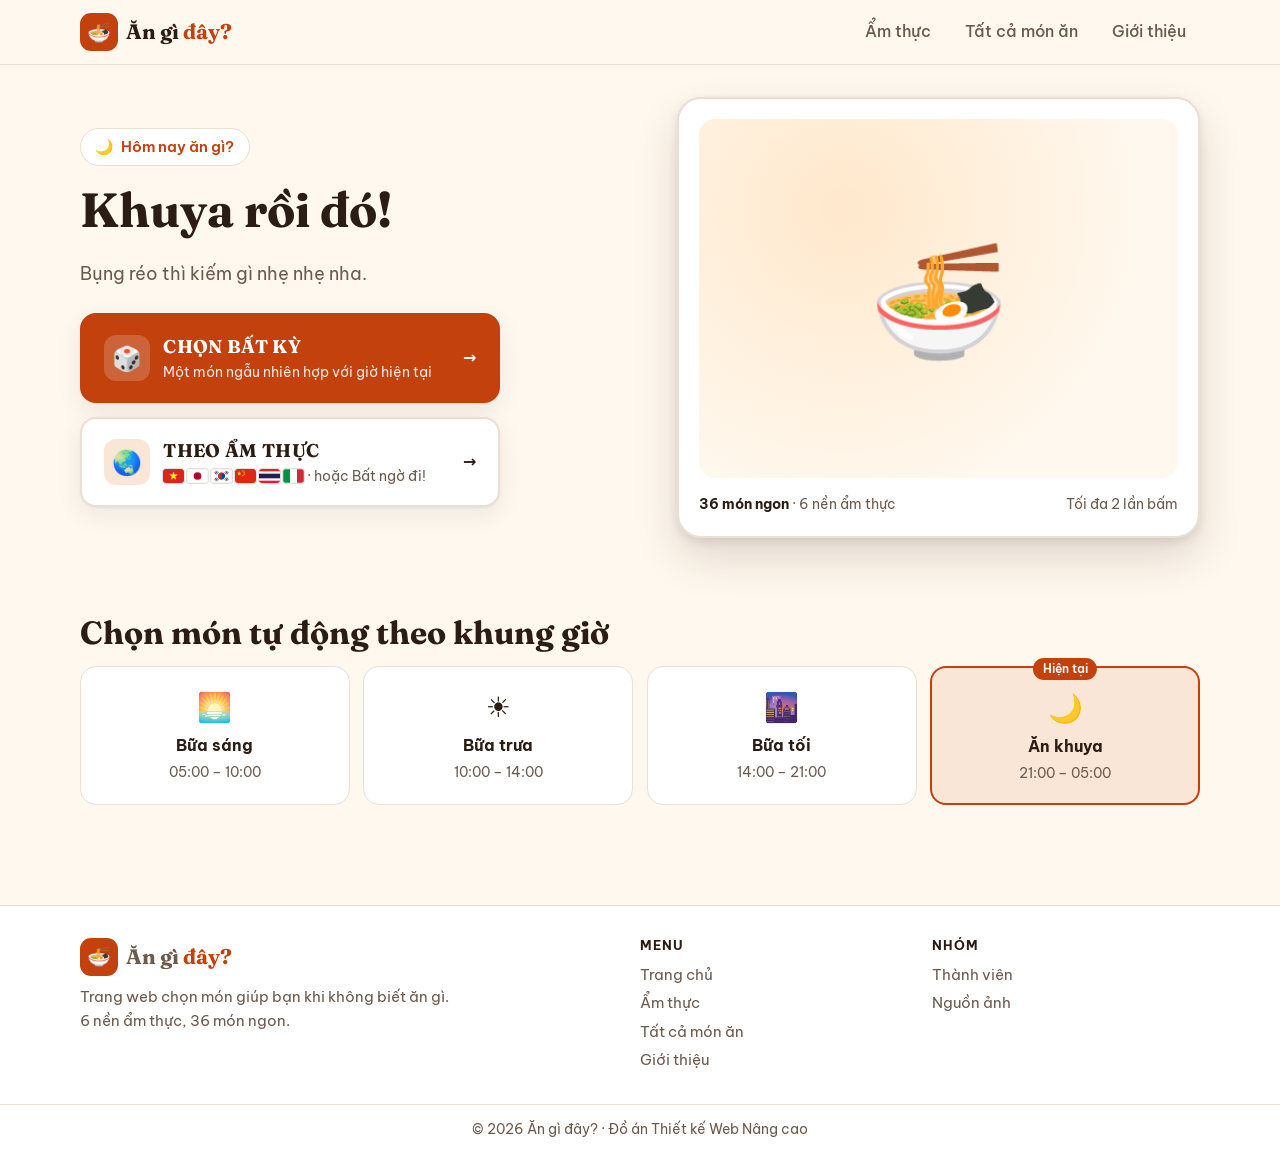
==== commit eda64efe: "Adding flag" ====
--- a/index.html
+++ b/index.html
@@ -48,7 +48,15 @@
                   <span class="home-cta__icon" aria-hidden="true">🌏</span>
                   <span>
                     <span class="home-cta__title">THEO ẨM THỰC</span>
-                    <span class="home-cta__desc">Việt, Nhật, Hàn, Trung, Thái, Ý hoặc Bất ngờ đi!</span>
+                    <span class="home-cta__desc">
+                      <img class="flag-icon" src="images/flags/viet.svg" alt="Việt Nam">
+                      <img class="flag-icon" src="images/flags/nhat.svg" alt="Nhật Bản">
+                      <img class="flag-icon" src="images/flags/han.svg" alt="Hàn Quốc">
+                      <img class="flag-icon" src="images/flags/trung.svg" alt="Trung Hoa">
+                      <img class="flag-icon" src="images/flags/thai.svg" alt="Thái Lan">
+                      <img class="flag-icon" src="images/flags/y.svg" alt="Ý">
+                      · hoặc Bất ngờ đi!
+                    </span>
                   </span>
                 </span>
                 <span aria-hidden="true">→</span>
--- a/css/style.css
+++ b/css/style.css
@@ -1193,3 +1193,34 @@
     scroll-behavior: auto !important;
   }
 }
+
+
+/* ---------- Cờ quốc gia SVG ---------- */
+.flag-icon {
+  display: inline-block;
+  width: 21px;
+  height: 14px;
+  border-radius: 3px;
+  object-fit: cover;
+  vertical-align: -2px;
+  box-shadow: 0 0 0 1px rgb(43 29 20 / 14%);
+  flex: none;
+}
+.flag-icon--lg {
+  width: 30px;
+  height: 20px;
+  border-radius: 4px;
+}
+.result-card__meta,
+.dish-card__meta,
+.filter-pill,
+.tag,
+.dish-facts strong {
+  display: inline-flex;
+  align-items: center;
+  gap: .35rem;
+}
+.dish-facts strong {
+  justify-content: center;
+  width: 100%;
+}
